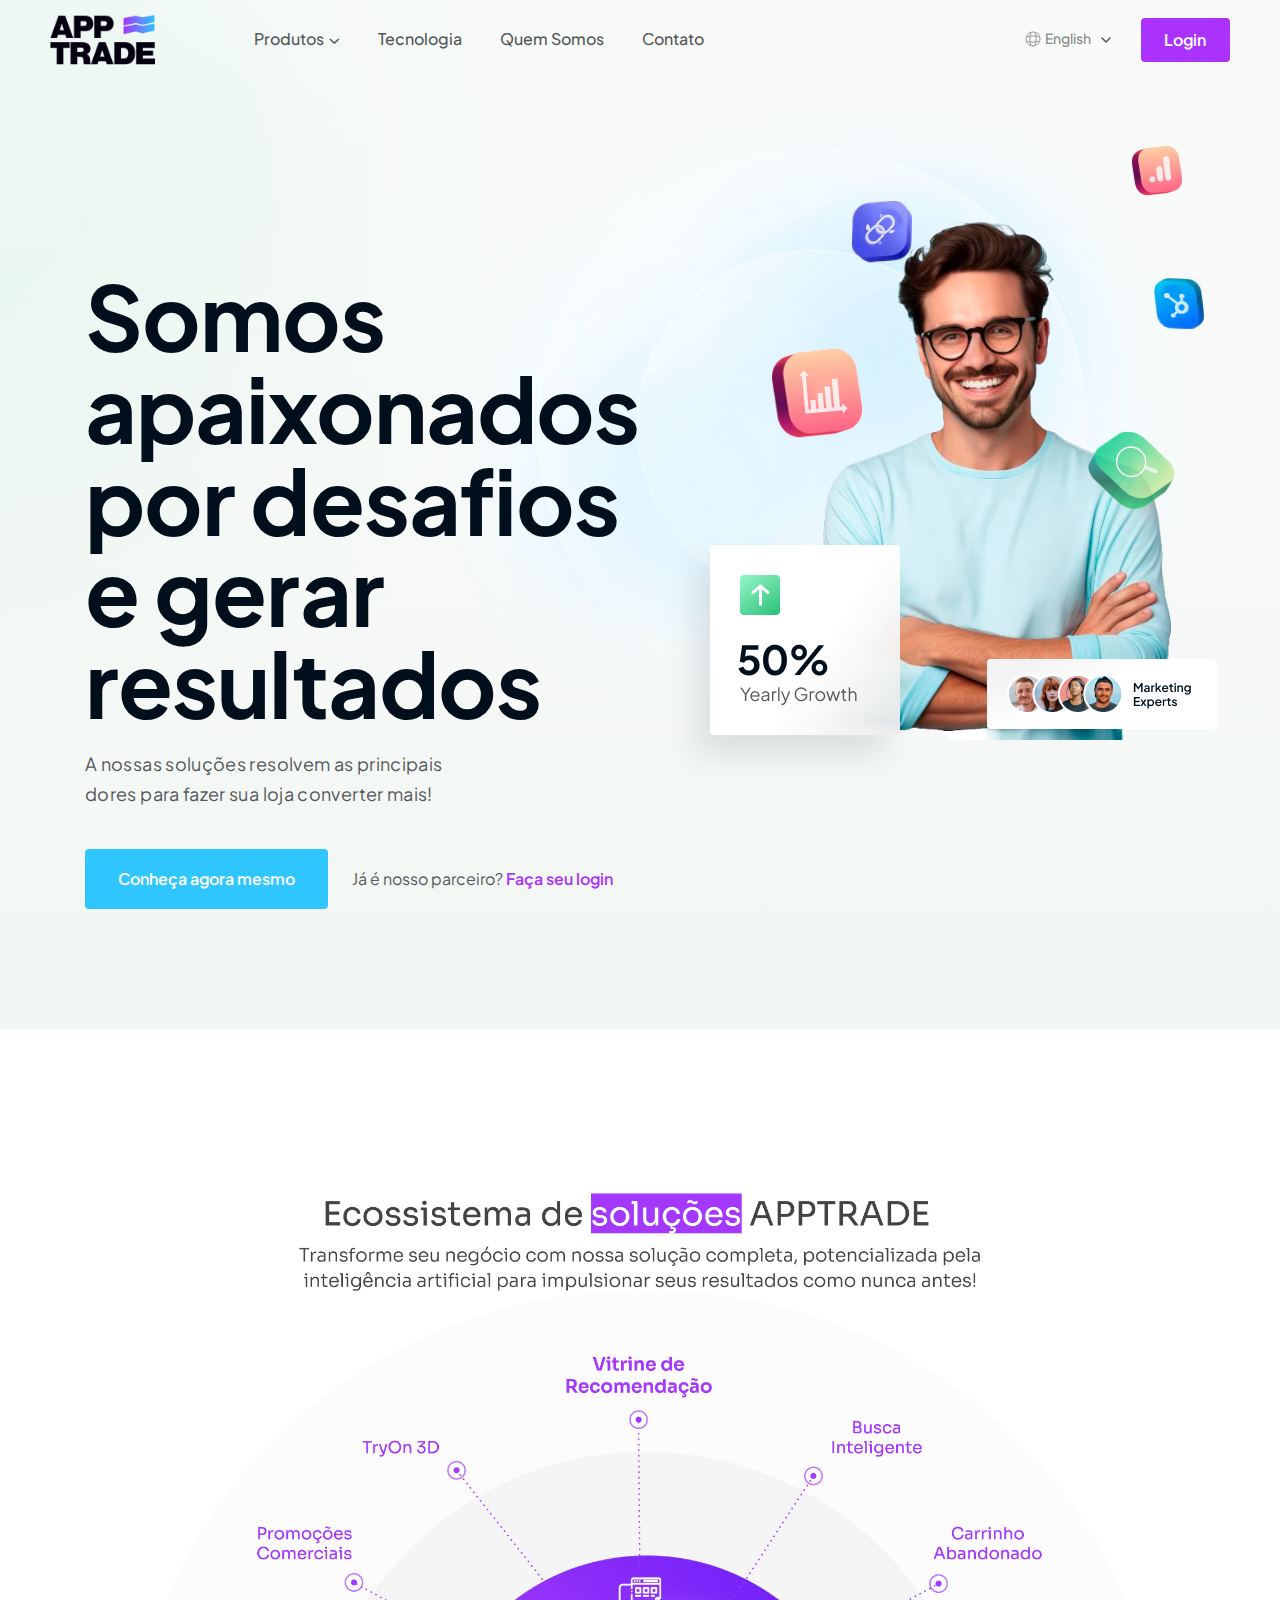
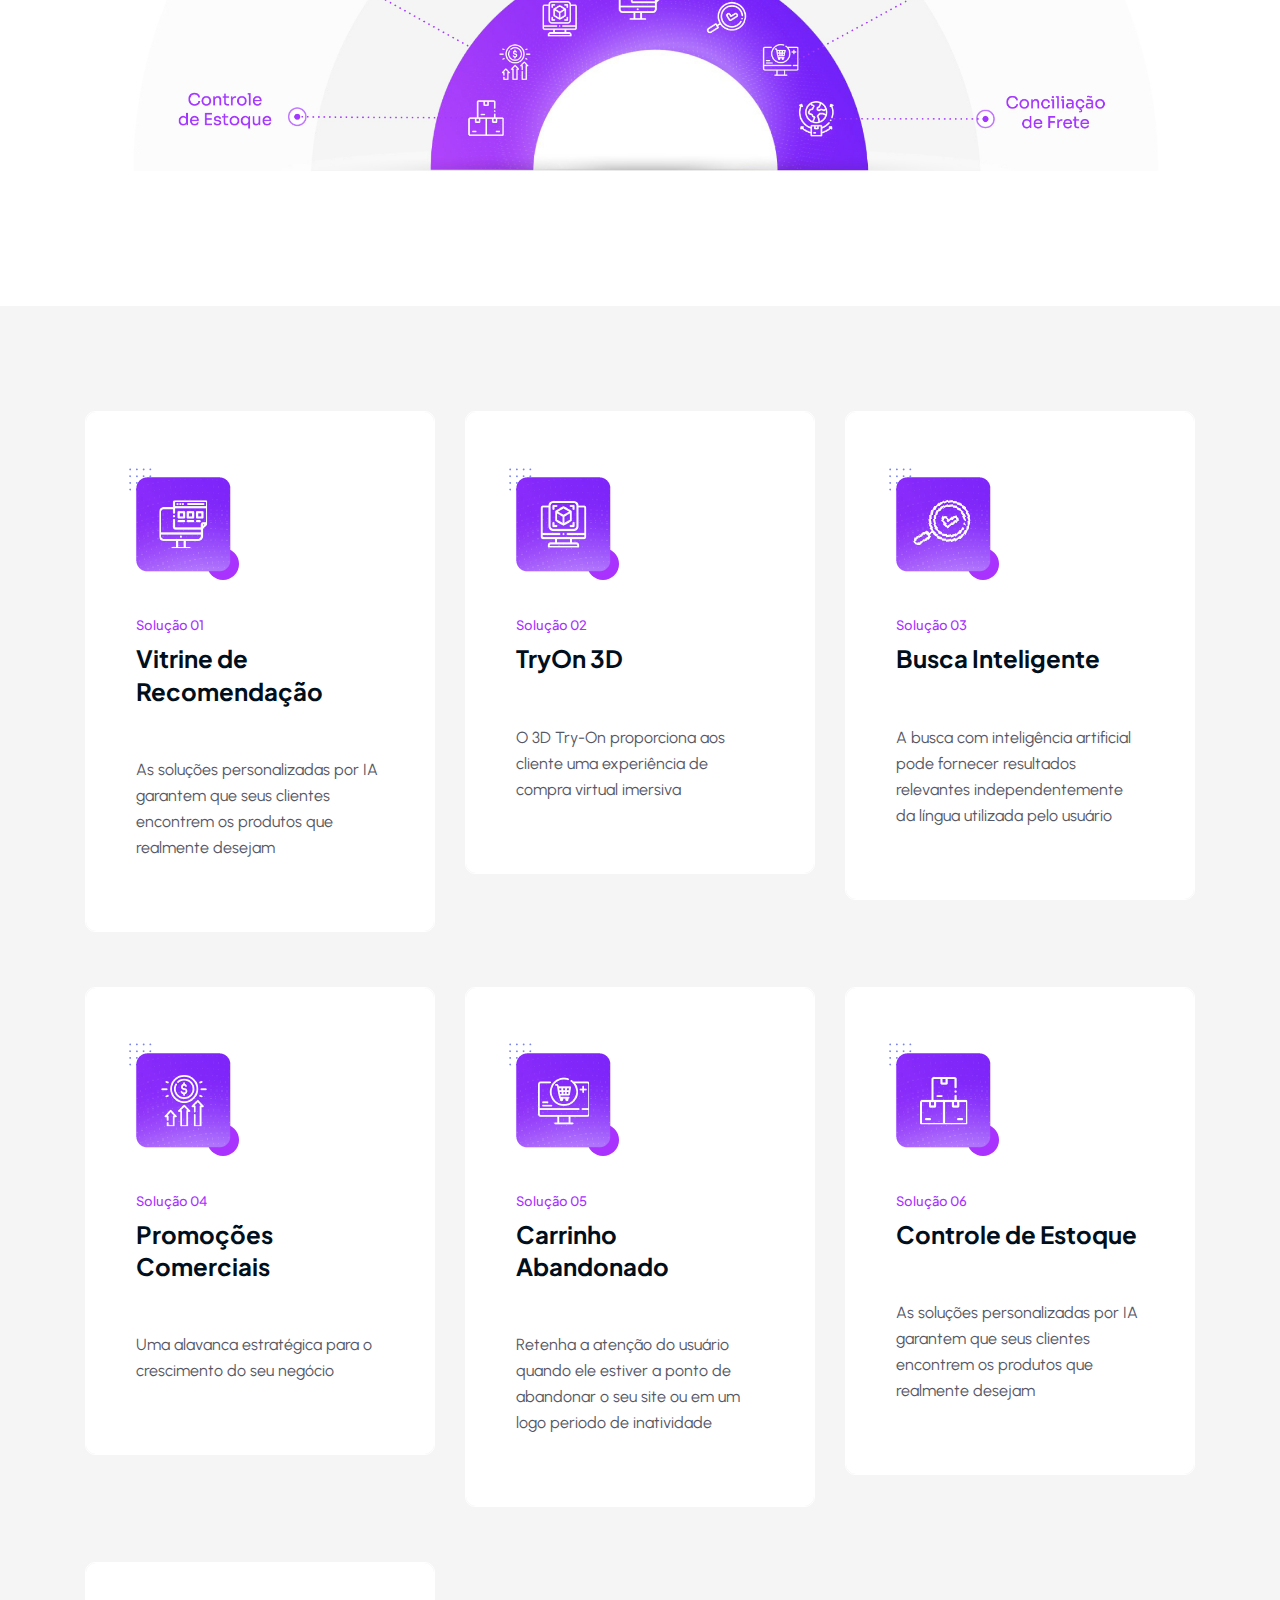
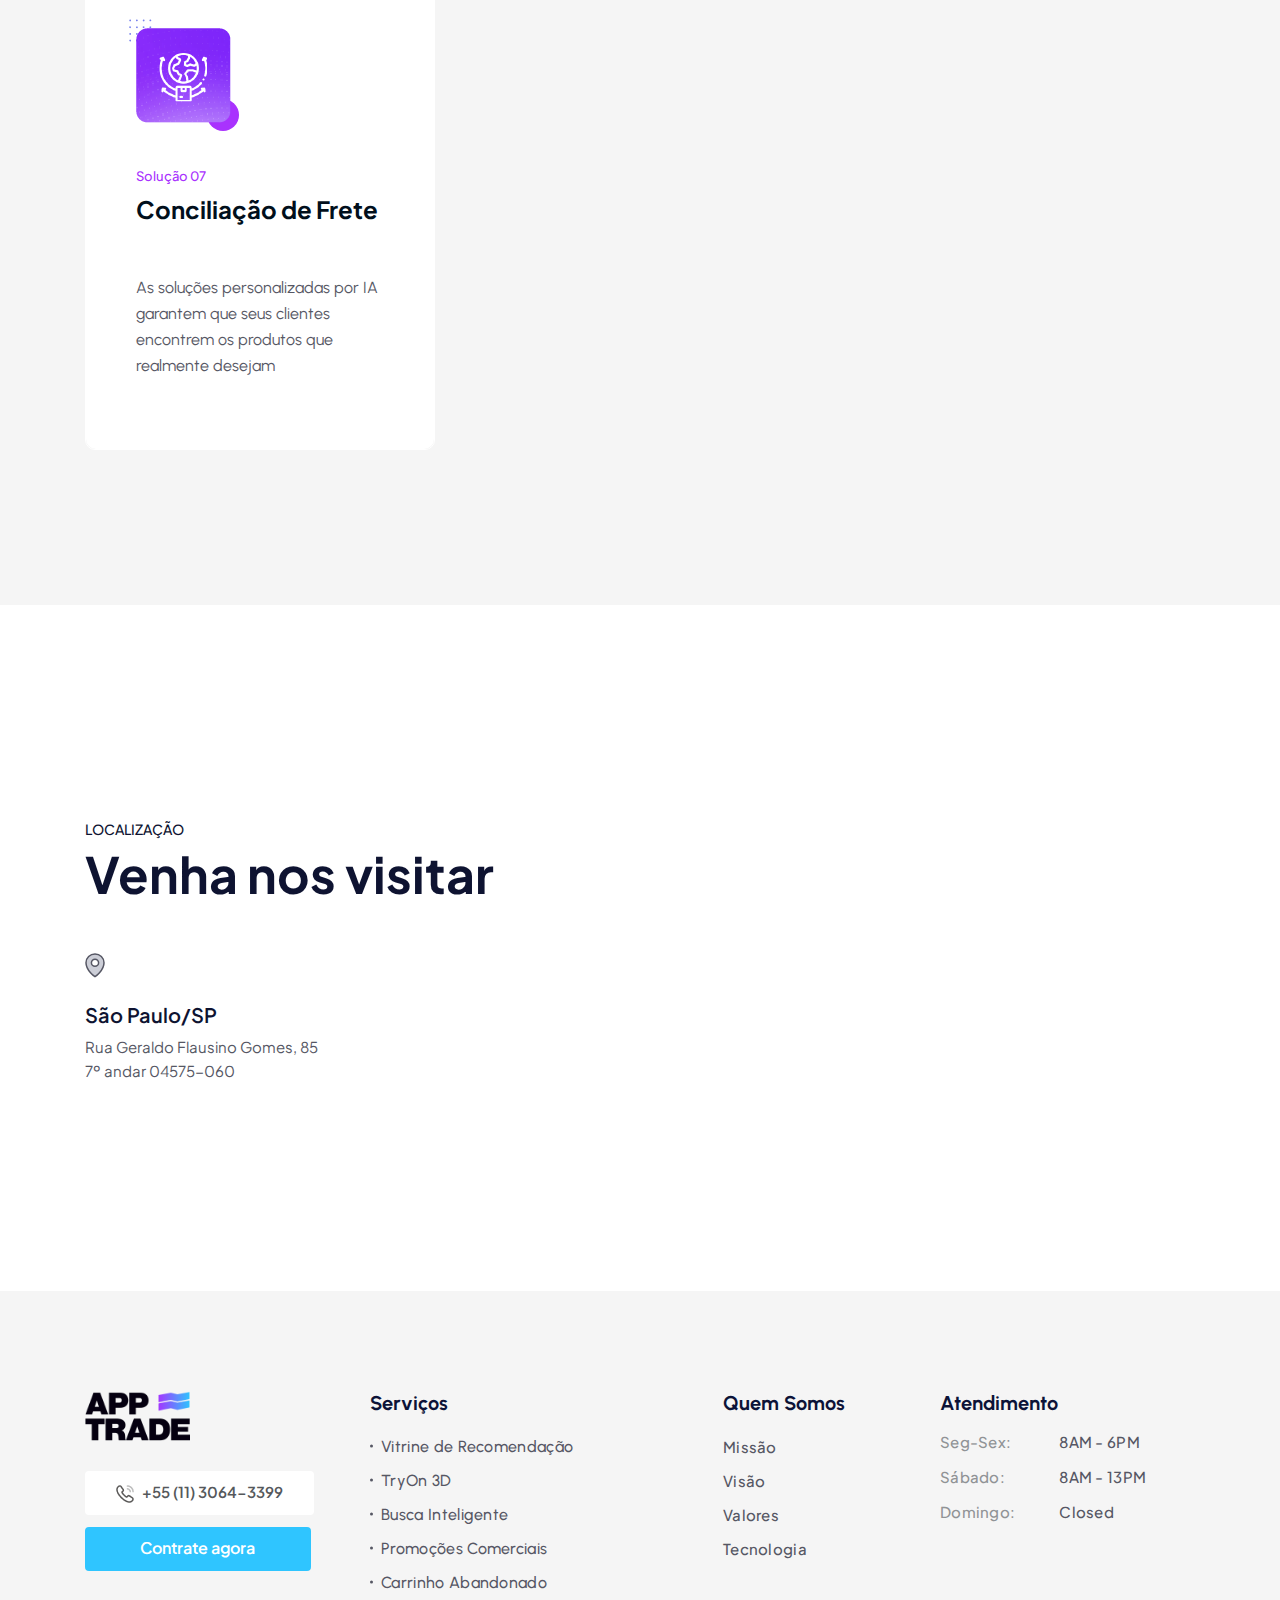
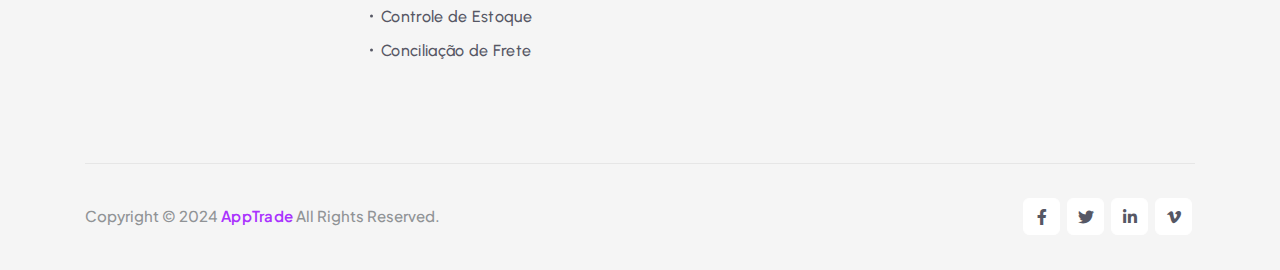
==== index.html @ b4bb248f "primeiro" ====
<!doctype html>
<html class="no-js" lang="zxx">

<head>
   <meta charset="utf-8">
   <meta http-equiv="x-ua-compatible" content="ie=edge">
   <title>AppTrade</title>
   <meta name="description" content="">
   <meta name="viewport" content="width=device-width, initial-scale=1">

   <!-- Place favicon.ico in the root directory -->
   <link rel="shortcut icon" type="image/x-icon" href="assets/img/logo-favicon.png">

   <!-- CSS here -->
   <link rel="stylesheet" href="assets/css/bootstrap.css">
   <link rel="stylesheet" href="assets/css/animate.css">
   <link rel="stylesheet" href="assets/css/swiper-bundle.css">
   <link rel="stylesheet" href="assets/css/slick.css">
   <link rel="stylesheet" href="assets/css/nouislider.css">
   <link rel="stylesheet" href="assets/css/magnific-popup.css">
   <link rel="stylesheet" href="assets/css/font-awesome-pro.css">
   <link rel="stylesheet" href="assets/css/spacing.css">
   <link rel="stylesheet" href="assets/css/main.css">
</head>

<body>

   <!-- pre loader area start -->
   <div id="loading">
      <div id="loading-center">
         <div id="loading-center-absolute">
            <!-- loading content here -->
            <div class="tp-preloader-content">
               <div class="tp-preloader-logo">
                  <div class="tp-preloader-circle">
                     <svg width="190" height="190" viewBox="0 0 380 380" fill="none" xmlns="http://www.w3.org/2000/svg">
                        <circle stroke="#D9D9D9" cx="190" cy="190" r="180" stroke-width="6" stroke-linecap="round"></circle> 
                        <circle stroke="red" cx="190" cy="190" r="180" stroke-width="6" stroke-linecap="round"></circle> 
                     </svg>
                  </div>
                  <img src="assets/img/logo-1.png" alt="">
               </div>
               <p class="tp-preloader-subtitle">Carregando</p>
            </div>
         </div>
      </div>  
   </div>
   <!-- pre loader area end -->

   <!-- back to top start -->
   <div class="back-to-top-wrapper">
      <button id="back_to_top" type="button" class="back-to-top-btn">
         <svg width="12" height="7" viewBox="0 0 12 7" fill="none" xmlns="http://www.w3.org/2000/svg">
            <path d="M11 6L6 1L1 6" stroke="currentColor" stroke-width="1.5" stroke-linecap="round"
               stroke-linejoin="round" />
         </svg>
      </button>
   </div>
   <!-- back to top end -->

   <!-- header-area-start -->
   <header>
      <div id="header-sticky" class="tptransparent__header header-five pl-185 pr-185">
         <div class="container-fluid">
            <div class="tp-mega-menu-wrapper">
               <div class="row align-items-center">
                  <div class="col-xl-2 col-lg-6 col-sm-4 col-6">
                     <div class="tplogo__area">
                        <a href="index.html">
                           <img src="assets/img/logo-1.png" alt="">
                        </a>
                     </div>
                  </div>
                  <div class="col-xl-7 col-lg-5  d-none d-xl-block">
                     <div class="tpmenu__area tpmenu-5 main-mega-menu">
                        <nav class="tp-main-menu-content">
                           <ul>
                              
                              
                              <li class="header-services has-dropdown has-mega-menu">
                                 <a href="#">Produtos</a>
                                 <div class="tp-mega-menu tp-submenu submenu">
                                    <div class="row">
                                       <div class="col-xl-6">
                                          <div class="tp-menu-banner">
                                             <h5 class="tp-menu-banner-title">Nossos produtos</h5>
                                             <ul>
                                                <li>
                                                   <a href="keyword-search.html">
                                                      <span> <img src="assets/img/menu/icones_busca_m_vitrine.png" alt=""> </span>
                                                      Vitrine de Recomendação
                                                   </a>
                                                </li>
                                                <li>
                                                   <a href="seo-audit.html">
                                                      <span> <img src="assets/img/menu/icones_busca_m_busca.png" alt=""> </span>
                                                      Busca Inteligente
                                                   </a>
                                                </li>
                                                <li>
                                                   <a href="building-social-services.html">
                                                      <span> <img src="assets/img/menu/icones_busca_m_trion.png" alt=""> </span>
                                                      TryOn 3D
                                                   </a>
                                                </li>
                                                <li>
                                                   <a href="social-media-markiting.html">
                                                      <span> <img src="assets/img/menu/icones_busca_m_carrinho.png" alt=""> </span>
                                                      Carrinho Abandonado
                                                   </a>
                                                </li>
                                                <li>
                                                   <a href="marketing-analysis.html">
                                                      <span> <img src="assets/img/menu/icones_busca_m_controle.png" alt=""> </span>
                                                      Controle de Estoque
                                                   </a>
                                                </li>
                                                <li>
                                                   <a href="marketing-analysis.html">
                                                      <span> <img src="assets/img/menu/icones_busca_m_conciliacao.png" alt=""> </span>
                                                      Conciliação de Frete
                                                   </a>
                                                </li>
                                                <li>
                                                   <a href="marketing-analysis.html">
                                                      <span> <img src="assets/img/menu/icones_busca_m_promocoes.png" alt=""> </span>
                                                      Promoções Comerciais
                                                   </a>
                                                </li>
                                             </ul>
                                          </div>
                                       </div>
                                       <div class="col-xl-6">
                                          <div class="tp-menu-banner-wrap">
                                             <div class="tp-menu-banner-content">
                                                <span>Nossas vantagens</span>
                                                <h5 class="tp-menu-banner-title-2">Entenda porque o ecossistema<br> de soluções da APPTRADE
                                                   é a <br>melhor opção para os seu negócio</h5>
                                                <div class="tp-menu-banner-btn">
                                                   <a href="contact.html">
                                                      Entrar em contato 
                                                      <!--
                                                      <span>
                                                         <svg width="9" height="10" viewBox="0 0 9 10" fill="none" xmlns="http://www.w3.org/2000/svg">
                                                            <path d="M1 1.5L8 8.5" stroke="currentColor" stroke-width="1.5" stroke-linecap="round" stroke-linejoin="round"/>
                                                            <path d="M8 1.5V8.5H1" stroke="currentColor" stroke-width="1.5" stroke-linecap="round" stroke-linejoin="round"/>
                                                         </svg>
                                                      </span>-->
                                                   </a>
                                                </div>
                                             </div>
                                             <!--
                                             <div class="tp-menu-banner-thumb">
                                                <img src="assets/img/header-icon/header-banner/header-banner-1.png" alt="">
                                             </div>
                                             -->
                                          </div>
                                       </div>
                                    </div>
                                 </div> 
                              </li>


                              <li><a href="tecnologia.html">Tecnologia</a></li>


                              <li><a href="about.html">Quem Somos</a></li>

                              
                              <li>
                                 <a href="contact.html">Contato</a>
                              </li>
                           </ul>
                        </nav>
                     </div>
                  </div>
                  <div class="col-xl-3 col-lg-6 col-sm-8 col-6">
                     <div class="tpheader__right  d-flex align-items-center justify-content-end">
                        <div class="header-bottom__lang d-none d-lg-block d-flex align-items-center justify-content-end">
                           <ul>
                              <li>
                                 <a id="header-bottom__lang-toggle" href="javascript:void(0)">
                                    <span>
                                       <svg class="child-1" width="16" height="16" viewBox="0 0 16 16" fill="none"
                                          xmlns="http://www.w3.org/2000/svg">
                                          <path
                                             d="M8.00098 15C11.867 15 15.001 11.866 15.001 8C15.001 4.13401 11.867 1 8.00098 1C4.13498 1 1.00098 4.13401 1.00098 8C1.00098 11.866 4.13498 15 8.00098 15Z"
                                             stroke="#9A9B9C" stroke-linecap="round" stroke-linejoin="round" />
                                          <path
                                             d="M5.19973 1.7002H5.89973C4.53473 5.7882 4.53473 10.2122 5.89973 14.3002H5.19973"
                                             stroke="#9A9B9C" stroke-linecap="round" stroke-linejoin="round" />
                                          <path d="M10.1016 1.7002C11.4666 5.7882 11.4666 10.2122 10.1016 14.3002"
                                             stroke="#9A9B9C" stroke-linecap="round" stroke-linejoin="round" />
                                          <path
                                             d="M1.70117 10.8001V10.1001C5.78917 11.4651 10.2132 11.4651 14.3012 10.1001V10.8001"
                                             stroke="#9A9B9C" stroke-linecap="round" stroke-linejoin="round" />
                                          <path d="M1.70117 5.90021C5.78917 4.53521 10.2132 4.53521 14.3012 5.90021"
                                             stroke="#9A9B9C" stroke-linecap="round" stroke-linejoin="round" />
                                       </svg>
                                       English
                                       <svg class="child-2" width="10" height="6" viewBox="0 0 10 6" fill="none"
                                          xmlns="http://www.w3.org/2000/svg">
                                          <path d="M1 1L5 5L9 1" stroke="#55585B" stroke-width="1.5" stroke-linecap="round"
                                             stroke-linejoin="round" />
                                       </svg>
                                    </span>
                                 </a>
                                 <ul class="header-bottom__lang-submenu">
                                    <li>
                                       <a href="#">Portuguese</a>
                                    </li>
                                    <li>
                                       <a href="#">Spanish</a>
                                    </li>
                                    
                                 </ul>
                              </li>
                           </ul>
                        </div>
                        <div class="d-flex align-items-center">
                           <div class="tpheader-btn-5 d-none d-md-block ml-25">
                              <a href="sign-in.html">Login</a>
                           </div>
                           <div class="offcanvas-btn d-xl-none ml-20">
                              <button class="offcanvas-open-btn"><i class="fa-solid fa-bars"></i></button>
                           </div>
                        </div>
                     </div>
                  </div>
               </div>
            </div>
         </div>
      </div>
   </header>
   <!-- header-area-end -->

   <!-- menu-mobile-start -->
   <div class="offcanvas__area">
      <div class="offcanvas__wrapper">
         <div class="offcanvas__close">
            <button class="offcanvas__close-btn offcanvas-close-btn">
               <svg width="12" height="12" viewBox="0 0 12 12" fill="none" xmlns="http://www.w3.org/2000/svg">
                  <path d="M11 1L1 11" stroke="currentColor" stroke-width="1.5" stroke-linecap="round"
                     stroke-linejoin="round" />
                  <path d="M1 1L11 11" stroke="currentColor" stroke-width="1.5" stroke-linecap="round"
                     stroke-linejoin="round" />
               </svg>
            </button>
         </div>
         <div class="offcanvas__content">
            <div class="offcanvas__top mb-50 d-flex justify-content-between align-items-center">
               <div class="offcanvas__logo logo">
                  <a href="home-5.html">
                     <img src="assets/img/logo-1.png" alt="logo" width="120px">
                  </a>
               </div>
            </div>
            <div class="tp-main-menu-mobile mb-35"></div>
            <div class="offcanvas__btn">
               <a href="contact.html" class="tp-btn w-100">Login</a>
            </div>
            <div class="offcanvas__contact mb-40">
               <p class="offcanvas__contact-call"><a href="tel:+55 (11) 3064-3399">+55 (11) 3064-3399</a></p>
               <p class="offcanvas__contact-mail"><a href="mailto: comercial@apptrade.com.br">comercial@apptrade.com.br</a></p>
            </div>
            <div class="offcanvas__social">
               <a href="#"><i class="fab fa-facebook-f"></i></a>
               <a href="#"><i class="fab fa-twitter"></i></a>
               <a href="#"><i class="fab fa-youtube"></i></a>
               <a href="#"><i class="fab fa-linkedin"></i></a>
               <a href="#"><i class="fab fa-instagram"></i></a>
            </div>
         </div>
      </div>
   </div>
   <div class="body-overlay"></div>
   <!-- menu-mobile-end -->

   <main>

      <!-- banner-area-start -->
      <section class="banner-area banner-brand fix">
         <div class="banner-5 p-relative">
            <div class="banner-5-content-shape">
               <div class="banner-5-content-shape-one">
                  <img src="assets/img/shape/banner-5-shape-10.png" alt="">
               </div>
               <div class="banner-5-content-shape-two">
                  <i>
                     <svg width="1475" height="362" viewBox="0 0 1475 362" fill="none" xmlns="http://www.w3.org/2000/svg">
                        <path class="line-dash-path" d="M1474 361C1451.67 263 1275 49 638.999 261C2.99927 473 -98.5012 187 79.4993 1" stroke="url(#paint0_linear_434_178)" stroke-dasharray="4 5"/>
                        <defs>
                        <linearGradient id="paint0_linear_434_178" x1="342" y1="152" x2="1623" y2="432" gradientUnits="userSpaceOnUse">
                        <stop offset="1" stop-color="#010F1C" stop-opacity="0.4"/>
                        <stop offset="1" stop-color="#010F1C" stop-opacity="0"/>
                        </linearGradient>
                        </defs>
                     </svg>
                  </i>
               </div>
            </div>
            <div class="container">
               <div class="banner-5-shape">
                  <div class="banner-5-shape-one">
                     <img src="assets/img/shape/banner-5-shape-1.png" alt="">
                  </div>
               </div>
               <div class="row">
                  <div class="col-xl-7 col-lg-6 order-2 order-lg-1">
                     <div class="banner-5-content p-relative pt-80">
                        <h4 class="banner-5-title">Somos apaixonados por desafios<br> e gerar resultados</h4>
                        <p>A nossas soluções resolvem as principais <br>
                           dores para fazer sua loja converter mais!</p>
                        <div class="banner-5-btn">
                           <a class="light-blue-btn mr-20" href="keyword-search.html">Conheça agora mesmo</a>
                           <span>Já é nosso parceiro? <a href="sign-in.html">Faça seu login</a></span>
                        </div>
                     </div>
                  </div>
                  <div class="col-xl-5 col-lg-6 order-1 order-lg-2">
                     <div class="banner-5-thumb p-relative">
                        <img src="assets/img/banner-principal.png" alt="">
                        <div class="banner-5-thumb-shape d-none d-md-block">
                           <div class="banner-5-thumb-shape-one d-none d-lg-block">
                              <img src="assets/img/shape/banner-5-shape-7.png" alt="">
                           </div>
                           <div class="banner-5-thumb-shape-two">
                              <img src="assets/img/shape/banner-5-shape-2.png" alt="">
                           </div>
                           <div class="banner-5-thumb-shape-three">
                              <img src="assets/img/shape/banner-5-shape-3.png" alt="">
                           </div>
                           <div class="banner-5-thumb-shape-four">
                              <img src="assets/img/shape/banner-5-shape-4.png" alt="">
                           </div>
                           <div class="banner-5-thumb-shape-five">
                              <img src="assets/img/shape/banner-5-shape-5.png" alt="">
                           </div>
                           <div class="banner-5-thumb-shape-six">
                              <img src="assets/img/shape/banner-5-shape-6.png" alt="">
                           </div>
                           <div class="banner-5-thumb-shape-seven">
                              <img src="assets/img/shape/banner-5-shape-8.png" alt="">
                           </div>
                           <div class="banner-5-thumb-shape-eight">
                              <img src="assets/img/shape/banner-5-shape-9.png" alt="">
                           </div>
                        </div>
                     </div>
                  </div>
               </div>
            </div>
         </div>
      
         
 
      </section>
       <!-- banner-area-end -->


       <!-- mandala-start -->
      <section class="project-area pt-110">
         <div class="project-5 pb-120 p-relative fix">
            
            <div class="container">
               
               <div class="row">
                  <div class="col-lg-12">
                     
                     <div class="portfolio-details-thumb">
                        <img src="assets/img/banner-home.jpg" alt="">
                     </div>
                     

                  </div>
               </div>

            </div>
         </div>
      </section>
      <!-- mandala-end -->

<!-- 
       <div class="barnda-area pb-195">
         <div class="container">
            <div class="row">
               <div class="col-lg-12">
                  <div class="brand-content mb-50 text-center">
                     <h4 class="brand-title">Trusted by the big ones, loved by everyone</h4>
                  </div>
               </div>
            </div>
            <div class="row">
               <div class="col-lg-12">
                  <div class="barnd-5 tpbrand-active-5">
                     <div class="brand-5-item">
                        <img src="assets/img/brand/brand-5-1.png" alt="">
                     </div>
                     <div class="brand-5-item">
                        <img src="assets/img/brand/brand-5-2.png" alt="">
                     </div>
                     <div class="brand-5-item">
                        <img src="assets/img/brand/brand-5-3.png" alt="">
                     </div>
                     <div class="brand-5-item">
                        <img src="assets/img/brand/brand-5-4.png" alt="">
                     </div>
                     <div class="brand-5-item">
                        <img src="assets/img/brand/brand-5-5.png" alt="">
                     </div>
                     <div class="brand-5-item">
                        <img src="assets/img/brand/brand-5-6.png" alt="">
                     </div>
                     <div class="brand-5-item">
                        <img src="assets/img/brand/brand-5-1.png" alt="">
                     </div>
                  </div>
               </div>
            </div>
         </div>
      </div>
   </section>
-->

 
      





      

      

      <!-- toolest-aea-start -->
      <section class="toolest-area toolest-bg pt-105 pb-100">
         <div class="container">
            <div class="row">

               <div class="col-lg-4 col-md-6">
                  <div class="feature-5-item feature-5-item-2 mb-55">
                     <div class="feature-5-icon p-relative mb-40">
                        <img src="assets/img/icones_vitrine.png" alt="">
                        <div class="feature-5-icon-shape">
                           <img src="assets/img/shape/feature-5-shape-2.png" alt="">
                        </div>
                        <span></span>
                     </div>
                     <div class="feature-5-content">
                        <span>Solução 01</span>
                        <h4 class="feature-5-content-title mb-50">Vitrine de Recomendação</h4>
                        <ul>
                           <p>As soluções personalizadas por IA garantem que seus clientes encontrem os produtos que realmente desejam</p>
                           
                        </ul>
                     </div>
                  </div>
               </div>


               <div class="col-lg-4 col-md-6">
                  <div class="feature-5-item feature-5-item-2 mb-55">
                     <div class="feature-5-icon p-relative mb-40">
                        <img src="assets/img/icones_trion.png" alt="">
                        <div class="feature-5-icon-shape">
                           <img src="assets/img/shape/feature-5-shape-2.png" alt="">
                        </div>
                        <span></span>
                     </div>
                     <div class="feature-5-content">
                        <span>Solução 02</span>
                        <h4 class="feature-5-content-title mb-50">TryOn 3D</h4>
                        <ul>
                           <p>O 3D Try-On proporciona aos cliente uma experiência de compra virtual imersiva</p>
                           
                        </ul>
                     </div>
                  </div>
               </div>



               <div class="col-lg-4 col-md-6">
                  <div class="feature-5-item feature-5-item-2 mb-55">
                     <div class="feature-5-icon p-relative mb-40">
                        <img src="assets/img/icones_busca.png" alt="">
                        <div class="feature-5-icon-shape">
                           <img src="assets/img/shape/feature-5-shape-2.png" alt="">
                        </div>
                        <span></span>
                     </div>
                     <div class="feature-5-content">
                        <span>Solução 03</span>
                        <h4 class="feature-5-content-title mb-50">Busca Inteligente</h4>
                        <ul>
                           <p>A busca com inteligência artificial pode fornecer resultados relevantes independentemente da língua utilizada pelo usuário</p>
                           
                        </ul>
                     </div>
                  </div>
               </div>



               <div class="col-lg-4 col-md-6">
                  <div class="feature-5-item feature-5-item-2 mb-55">
                     <div class="feature-5-icon p-relative mb-40">
                        <img src="assets/img/icones_promocoes.png" alt="">
                        <div class="feature-5-icon-shape">
                           <img src="assets/img/shape/feature-5-shape-2.png" alt="">
                        </div>
                        <span></span>
                     </div>
                     <div class="feature-5-content">
                        <span>Solução 04</span>
                        <h4 class="feature-5-content-title mb-50">Promoções Comerciais</h4>
                        <ul>
                           <p>Uma alavanca estratégica para o crescimento do seu negócio</p>
                           
                        </ul>
                     </div>
                  </div>
               </div>



               <div class="col-lg-4 col-md-6">
                  <div class="feature-5-item feature-5-item-2 mb-55">
                     <div class="feature-5-icon p-relative mb-40">
                        <img src="assets/img/icones_carrinho.png" alt="">
                        <div class="feature-5-icon-shape">
                           <img src="assets/img/shape/feature-5-shape-2.png" alt="">
                        </div>
                        <span></span>
                     </div>
                     <div class="feature-5-content">
                        <span>Solução 05</span>
                        <h4 class="feature-5-content-title mb-50">Carrinho Abandonado</h4>
                        <ul>
                           <p>Retenha a atenção do usuário quando ele estiver a ponto de abandonar o seu site ou em um logo periodo de inatividade</p>
                           
                        </ul>
                     </div>
                  </div>
               </div>



               <div class="col-lg-4 col-md-6">
                  <div class="feature-5-item feature-5-item-2 mb-55">
                     <div class="feature-5-icon p-relative mb-40">
                        <img src="assets/img/icones_controle.png" alt="">
                        <div class="feature-5-icon-shape">
                           <img src="assets/img/shape/feature-5-shape-2.png" alt="">
                        </div>
                        <span></span>
                     </div>
                     <div class="feature-5-content">
                        <span>Solução 06</span>
                        <h4 class="feature-5-content-title mb-50">Controle de Estoque</h4>
                        <ul>
                           <p>As soluções personalizadas por IA garantem que seus clientes encontrem os produtos que realmente desejam</p>
                           
                        </ul>
                     </div>
                  </div>
               </div>


               <div class="col-lg-4 col-md-6">
                  <div class="feature-5-item feature-5-item-2 mb-55">
                     <div class="feature-5-icon p-relative mb-40">
                        <img src="assets/img/icones_conciliacao.png" alt="">
                        <div class="feature-5-icon-shape">
                           <img src="assets/img/shape/feature-5-shape-2.png" alt="">
                        </div>
                        <span></span>
                     </div>
                     <div class="feature-5-content">
                        <span>Solução 07</span>
                        <h4 class="feature-5-content-title mb-50">Conciliação de Frete</h4>
                        <ul>
                           <p>As soluções personalizadas por IA garantem que seus clientes encontrem os produtos que realmente desejam</p>
                           
                        </ul>
                     </div>
                  </div>
               </div>
            </div> 
         </div>
      </section>
      <!-- toolest-aea-end -->



      




      <!-- 
      <section class="team-area pt-105 pb-140">
         <div class="container">
            <div class="row">
               <div class="col-lg-12">
                  <div class="section-3 text-center mb-65">
                     <div class="section-3-title mb-15">Meet our team <br>of expert</div>
                     <p>We're a 100% remote team spread all across the world!</p>
                  </div>
               </div>
            </div>
            <div class="row gx-9 pb-30">
               <div class="col-lg-3 col-md-6">
                  <div class="team-5-item text-center mb-40">
                     <div class="team-5-thumb mb-25">
                        <img src="assets/img/team/team-5-1.png" alt="">
                        <div class="team-5-social">
                           <span class="icon"></span>
                           <a href="#"><i class="fa-brands fa-facebook-f"></i></a>
                           <a href="#"><i class="fa-brands fa-twitter"></i></a>
                           <a href="#"><i class="fa-brands fa-linkedin-in"></i></a>
                        </div>
                     </div>
                     <div class="team-5-content">
                        <h4 class="team-5-title"><a href="team-details.html">Danny Russell</a></h4>
                        <p>Founder & CEO</p>
                     </div>
                  </div>
               </div>
               <div class="col-lg-3 col-md-6">
                  <div class="team-5-item team-5-item-2 text-center mb-40">
                     <div class="team-5-thumb mb-25">
                        <img src="assets/img/team/team-5-2.png" alt="">
                        <div class="team-5-social">
                           <span class="icon"></span>
                           <a href="#"><i class="fa-brands fa-facebook-f"></i></a>
                           <a href="#"><i class="fa-brands fa-twitter"></i></a>
                           <a href="#"><i class="fa-brands fa-linkedin-in"></i></a>
                        </div>
                     </div>
                     <div class="team-5-content">
                        <h4 class="team-5-title"><a href="team-details.html">Ezekiel Pearce</a></h4>
                        <p>Founder & CEO</p>
                     </div>
                  </div>
               </div>
               <div class="col-lg-3 col-md-6">
                  <div class="team-5-item team-5-item-3 text-center mb-40">
                     <div class="team-5-thumb mb-25">
                        <img src="assets/img/team/team-5-3.png" alt="">
                        <div class="team-5-social">
                           <span class="icon"></span>
                           <a href="#"><i class="fa-brands fa-facebook-f"></i></a>
                           <a href="#"><i class="fa-brands fa-twitter"></i></a>
                           <a href="#"><i class="fa-brands fa-linkedin-in"></i></a>
                        </div>
                     </div>
                     <div class="team-5-content">
                        <h4 class="team-5-title"><a href="team-details.html">Byron Conner</a></h4>
                        <p>Founder & CEO</p>
                     </div>
                  </div>
               </div>
               <div class="col-lg-3 col-md-6">
                  <div class="team-5-item team-5-item-4 text-center mb-40">
                     <div class="team-5-thumb mb-25">
                        <img src="assets/img/team/team-5-4.png" alt="">
                        <div class="team-5-social">
                           <span class="icon"></span>
                           <a href="#"><i class="fa-brands fa-facebook-f"></i></a>
                           <a href="#"><i class="fa-brands fa-twitter"></i></a>
                           <a href="#"><i class="fa-brands fa-linkedin-in"></i></a>
                        </div>
                     </div>
                     <div class="team-5-content">
                        <h4 class="team-5-title"><a href="team-details.html">Anna Lin</a></h4>
                        <p>Founder & CEO</p>
                     </div>
                  </div>
               </div>
            </div>
            <div class="row">
               <div class="col-12">
                  <div class="team-5-all text-center">
                     <a href="team.html" class="light-blue-btn">Join Our Team</a>
                  </div>
               </div>
            </div>
         </div>
      </section>
       team-area-end -->




      <!-- testimonial-area-start 
      <section class="testimonial-area p-relative pb-100">
         <div class="container">
            <div class="testimonial-5-bg">
               <div class="testimonial-5-bg-shape">
                  <img src="assets/img/shape/testimonial-5-bg-1.png" alt="">
               </div>
               <div class="testimonial-5-bg-shape-two wow bounceIn" data-wow-duration=".6s" data-wow-delay=".6s">
                  <img src="assets/img/shape/testimonial-5-bg-2.png" alt="">
               </div>
            </div>
            <div class="row">
               <div class="col-lg-12">
                  <div class="testimonial-5-head text-center mb-60">
                     <h4 class="testimnial-5-title">Our partners know best</h4>
                  </div>
               </div>
            </div>
            <div class="row">
               <div class="col-lg-12">
                  <div class="testimonial-5 p-relative" data-background="assets/img/shape/testimonial-5shape-1.png">
                     <div class="row">
                        <div class="col-lg-5 col-md-5 order-2 order-md-1">
                           <div class="testimonial-5-shape">
                              <div class="testimonial-5-shape-one">
                                 <img src="assets/img/shape/testimonial-5-shape-2.png" alt="">
                              </div>
                              <div class="testimonial-5-shape-two d-none d-md-block">
                                 <img src="assets/img/shape/testimonial-5-shape-3.png" alt="">
                              </div>
                              <div class="testimonial-5-shape-three d-none d-md-block">
                                 <img src="assets/img/shape/testimonial-5-shape-4.png" alt="">
                              </div>
                           </div>
                        </div>
                        <div class="col-lg-7 col-md-7 order-1 order-md-2">
                           <div class="testimonial-5-content testi-5-active">
                              <div class="testimonial-5-content-wrap">
                                 <div class="tptestimonial-star mb-15">
                                    <i class="fa-sharp fa-solid fa-star-sharp"></i>
                                    <i class="fa-sharp fa-solid fa-star-sharp"></i>
                                    <i class="fa-sharp fa-solid fa-star-sharp"></i>
                                    <i class="fa-sharp fa-solid fa-star-sharp"></i>
                                    <i class="fa-sharp fa-solid fa-star-sharp"></i>
                                 </div>
                                 <p>
                                    "SEOMY really simplified our sales process. <br>
                                    It's so easy for us to find talent, track our reps'
                                    time and progress, and pay them all from <br>
                                    one platform."
                                 </p>
                                 <div class="author-info-5">
                                    <h5 class="author-title-5">John Smith</h5>
                                    <span>CEO of Advisor Fuel</span>
                                 </div>
                              </div>
                              <div class="testimonial-5-content-wrap">
                                 <div class="tptestimonial-star mb-15">
                                    <i class="fa-sharp fa-solid fa-star-sharp"></i>
                                    <i class="fa-sharp fa-solid fa-star-sharp"></i>
                                    <i class="fa-sharp fa-solid fa-star-sharp"></i>
                                    <i class="fa-sharp fa-solid fa-star-sharp"></i>
                                    <i class="fa-sharp fa-solid fa-star-sharp"></i>
                                 </div>
                                 <p>
                                    "SEOMY is really simplified our sales process. <br>
                                    It's so easy for us to find talent, track our location'
                                    time and progress, and pay them all from one templae."
                                 </p>
                                 <div class="author-info-5">
                                    <h5 class="author-title-5">John Smith</h5>
                                    <span>CEO of Advisor Fuel</span>
                                 </div>
                              </div>
                              <div class="testimonial-5-content-wrap">
                                 <div class="tptestimonial-star mb-15">
                                    <i class="fa-sharp fa-solid fa-star-sharp"></i>
                                    <i class="fa-sharp fa-solid fa-star-sharp"></i>
                                    <i class="fa-sharp fa-solid fa-star-sharp"></i>
                                    <i class="fa-sharp fa-solid fa-star-sharp"></i>
                                    <i class="fa-sharp fa-solid fa-star-sharp"></i>
                                 </div>
                                 <p>
                                    "SEOMY really simplified our sales process. <br>
                                    It's so easy for us to find talent, track our reps'
                                    time and progress, and pay them all from <br>
                                    one platform."
                                 </p>
                                 <div class="author-info-5">
                                    <h5 class="author-title-5">John Smith</h5>
                                    <span>CEO of Advisor Fuel</span>
                                 </div>
                              </div>
                              <div class="testimonial-5-content-wrap">
                                 <div class="tptestimonial-star mb-15">
                                    <i class="fa-sharp fa-solid fa-star-sharp"></i>
                                    <i class="fa-sharp fa-solid fa-star-sharp"></i>
                                    <i class="fa-sharp fa-solid fa-star-sharp"></i>
                                    <i class="fa-sharp fa-solid fa-star-sharp"></i>
                                    <i class="fa-sharp fa-solid fa-star-sharp"></i>
                                 </div>
                                 <p>
                                    "SEOMY really awesome our sales process. <br>
                                    It's so easy for us to find talent, track our reps'
                                    time and progress, and pay them all from <br>
                                    one platform."
                                 </p>
                                 <div class="author-info-5">
                                    <h5 class="author-title-5">John Smith</h5>
                                    <span>CEO of Advisor Fuel</span>
                                 </div>
                              </div>
                           </div>
                        </div>
                     </div>
                  </div>
               </div>
            </div>
         </div>
      </section>
      testimonial-area-end -->



      <!-- rating-area-start 
      <div class="review-area tpreview-4 pb-50">
         <div class="container">
            <div class="row">
               <div class="col-lg-4 col-md-6">
                  <div class="tpreview-4 text-center mb-30">
                     <div class="tpreview-4-icon mb-15">
                        <img src="assets/img/icon/review-4-logo-1.png" alt="">
                     </div>
                     <div class="tpreview-4-content">
                        <p>4.58 out of 5 stars from 1,045 reviews</p>
                        <div class="review-star">
                           <i class="fa-sharp fa-solid fa-star-sharp"></i>
                           <i class="fa-sharp fa-solid fa-star-sharp"></i>
                           <i class="fa-sharp fa-solid fa-star-sharp"></i>
                           <i class="fa-sharp fa-solid fa-star-sharp"></i>
                           <i class="fa-sharp fa-solid fa-star-sharp"></i>
                        </div>
                     </div>
                  </div>
               </div>
               <div class="col-lg-4 col-md-6">
                  <div class="tpreview-4 review-side-border text-center mb-30">
                     <div class="tpreview-4-icon mb-15">
                        <img src="assets/img/icon/review-4-logo-2.png" alt="">
                     </div>
                     <div class="tpreview-4-content">
                        <p>4.58 out of 5 stars from 1,045 reviews</p>
                        <div class="review-star">
                           <i class="fa-sharp fa-solid fa-star-sharp"></i>
                           <i class="fa-sharp fa-solid fa-star-sharp"></i>
                           <i class="fa-sharp fa-solid fa-star-sharp"></i>
                           <i class="fa-sharp fa-solid fa-star-sharp"></i>
                           <i class="fa-sharp fa-solid fa-star-sharp"></i>
                        </div>
                     </div>
                  </div>
               </div>
               <div class="col-lg-4 col-md-6">
                  <div class="tpreview-4 text-center mb-30">
                     <div class="tpreview-4-icon mb-15">
                        <img src="assets/img/icon/review-4-logo-3.png" alt="">
                     </div>
                     <div class="tpreview-4-content">
                        <p>4.58 out of 5 stars from 1,045 reviews</p>
                        <div class="review-star">
                           <i class="fa-sharp fa-solid fa-star-sharp"></i>
                           <i class="fa-sharp fa-solid fa-star-sharp"></i>
                           <i class="fa-sharp fa-solid fa-star-sharp"></i>
                           <i class="fa-sharp fa-solid fa-star-sharp"></i>
                           <i class="fa-sharp fa-solid fa-star-sharp"></i>
                        </div>
                     </div>
                  </div>
               </div>
            </div>
         </div>
      </div>
       rating-area-end -->


       <!-- map-area-start -->
      <section class="map-area map-wrapper">
         <div class="container">
            <div class="row">
               <div class="col-xl-6 col-lg-6">
                  <div class="map-wrap">
                     <div class="map-content">
                        <span>LOCALIZAÇÃO</span>
                        <h4 class="map-title">Venha nos visitar</h4>
                     </div>
                     <ul>
                        <li>
                           <div class="location">
                              <div class="location-icon">
                                 <span>
                                    <svg width="20" height="25" viewBox="0 0 20 25" fill="none"
                                       xmlns="http://www.w3.org/2000/svg">
                                       <path opacity="0.5"
                                          d="M10 1C7.61305 1 5.32387 1.92133 3.63604 3.56133C1.94821 5.20132 1 7.42564 1 9.74497C1 17.6154 10 23.7368 10 23.7368C10 23.7368 19 17.6154 19 9.74497C19 7.42564 18.0518 5.20132 16.3639 3.56133C14.6761 1.92133 12.387 1 10 1ZM10 13.2429C9.28799 13.2429 8.59196 13.0377 7.99994 12.6534C7.40793 12.269 6.94651 11.7227 6.67404 11.0836C6.40155 10.4444 6.33026 9.74108 6.46918 9.06248C6.60808 8.38398 6.95094 7.7607 7.45441 7.27149C7.95788 6.78229 8.59934 6.44915 9.29768 6.31418C9.99602 6.17921 10.7198 6.24848 11.3777 6.51323C12.0355 6.77798 12.5977 7.22633 12.9933 7.80157C13.3888 8.37681 13.6 9.0531 13.6 9.74497C13.6 10.6726 13.2207 11.5624 12.5456 12.2184C11.8705 12.8744 10.9548 13.2429 10 13.2429Z"
                                          fill="#9A9DB0" />
                                       <path
                                          d="M10.0004 13.2397C11.9887 13.2397 13.6004 11.6737 13.6004 9.74178C13.6004 7.80987 11.9887 6.24377 10.0004 6.24377C8.01217 6.24377 6.40039 7.80987 6.40039 9.74178C6.40039 11.6737 8.01217 13.2397 10.0004 13.2397Z"
                                          stroke="#565764" stroke-width="1.5" stroke-linecap="round"
                                          stroke-linejoin="round" />
                                       <path
                                          d="M19 9.74497C19 17.6154 10 23.7368 10 23.7368C10 23.7368 1 17.6154 1 9.74497C1 7.42564 1.94821 5.20132 3.63604 3.56133C5.32387 1.92133 7.61305 1 10 1C12.387 1 14.6761 1.92133 16.3639 3.56133C18.0518 5.20132 19 7.42564 19 9.74497Z"
                                          stroke="#565764" stroke-width="1.5" stroke-linecap="round"
                                          stroke-linejoin="round" />
                                    </svg>
                                 </span>
                              </div>
                              <div class="location-content">
                                 <h4 class="location-title">São Paulo/SP</h4>
                                 <p><a target="_blank" href="https://www.google.com/maps/@40.7293795,-74.1369342,11z?hl=en&entry=ttu">Rua Geraldo Flausino Gomes, 85
                                     <br>7º andar 04575-060</a></p>
                              </div>
                           </div>
                        </li>
                        
                     </ul>
                  </div>
               </div>
               <div class="col-xl-6 col-lg-6">
                  <div class="map-bg">
                     <iframe src="https://www.google.com/maps/embed?pb=!1m18!1m12!1m3!1d3655.9033045011493!2d-46.696729084435496!3d-23.607800569195245!2m3!1f0!2f0!3f0!3m2!1i1024!2i768!4f13.1!3m3!1m2!1s0x94ce50cb584d0747%3A0xfac9cb05eebc2ac0!2sEd.%20Tapaj%C3%B3s%20-%20R.%20Geraldo%20Flausino%20Gomes%2C%2085%20-%207%C2%BA%20andar%20-%20Itaim%20Bibi%2C%20S%C3%A3o%20Paulo%20-%20SP%2C%2004575-060!5e0!3m2!1spt-BR!2sbr!4v1659380234618!5m2!1spt-BR!2sbr"></iframe>
                  </div>
               </div>
            </div>
         </div>
      </section>
      <!-- map-area-end -->

   </main>

   

   <!-- footer-area-start -->
 <footer>
   <div class="footer-area footer-5 pt-100">
      <div class="container">
         <div class="footer-top">
            <div class="row">
               <div class="col-lg-3 col-md-6 col-sm-6">
                  <div class="footer-widget footer-5-col-1 mb-40">
                     <div class="tplogo__area">
                        <a href="index.html">
                           <img src="assets/img/logo-1.png" alt="">
                        </a>
                     </div>
                     <div class="footer-widget-content">
                        <p class="footer-widget-text mb-20"></p>
                        <div class="footer-widget-btn">
                           <div class="phone-call">
                              <a href="tel:0123456789">
                                 <i><img src="assets/img/icon/phone-icon.png" alt=""></i><span>+55 (11) 3064-3399</span>
                              </a>
                           </div>
                           <div class="submit-call">
                              <button class="light-blue-btn">Contrate agora</button>
                           </div>
                        </div>
                     </div>
                  </div>
               </div>
               <div class="col-lg-3 col-md-6 col-sm-6">
                  <div class="footer-widget footer-5-col-1 mb-40">
                     <h4 class="footer-widget-title mb-15">Serviços</h4>
                     <div class="footer-widget-link">
                        <ul>
                           <li><a href="#">Vitrine de Recomendação</a></li>
                           <li><a href="#">TryOn 3D</a></li>
                           <li><a href="#">Busca Inteligente</a></li>
                           <li><a href="#">Promoções Comerciais</a></li>
                           <li><a href="#">Carrinho Abandonado</a></li>
                           <li><a href="#">Controle de Estoque</a></li>
                           <li><a href="#">Conciliação de Frete</a></li>
                           
                        </ul>
                     </div>
                  </div>
               </div>
               <div class="col-lg-3 col-md-6 col-sm-6">
                  <div class="footer-widget tpfooter-hover footer-5-col-3 mb-40">
                     <h4 class="footer-widget-title mb-15">Quem Somos</h4>
                     <div class="footer-widget-link">
                        <ul>
                           <li><a href="seo-audit.html">Missão</a></li>
                           <li><a href="keyword-search.html">Visão</a></li>
                           <li><a href="marketing-analysis.html">Valores</a></li>
                           <li><a href="marketing-analysis.html">Tecnologia</a></li>
                           
                        </ul>
                     </div>
                  </div>
               </div>
               <div class="col-lg-3 col-md-6 col-sm-6">
                  <div class="footer-widget footer-5-col-4 mb-40">
                     <h4 class="footer-widget-title mb-20">Atendimento</h4>
                     <div class="footer-widget-link">
                        <ul>
                           <li><span>Seg-Sex:</span> 8AM - 6PM</li>
                           <li><span>Sábado:</span> 8AM - 13PM</li>
                           <li><span>Domingo:</span> Closed</li>
                        </ul>
                     </div>
                  </div>
               </div>
            </div>
         </div>
         <div class="footer-bottom-5">
            <div class="row align-items-center">
               <div class="col-lg-6 col-md-8">
                  <div class="footer-widget-copyright">
                     <span>Copyright © 2024 <a target="_blank" href="#">AppTrade</a> All Rights Reserved.</span>
                  </div>
               </div>
               <div class="col-lg-6 col-md-4">
                  <div class="footer-widget-social text-end">
                     <a href="#"><i class="fa-brands fa-facebook-f"></i></a>
                     <a href="#"><i class="fa-brands fa-twitter"></i></a>
                     <a href="#"><i class="fa-brands fa-linkedin-in"></i></a>
                     <a href="#"><i class="fa-brands fa-vimeo-v"></i></a>
                  </div>
               </div>
            </div>
         </div>
      </div>
   </div>
</footer>
<!-- footer-area-end -->

   <!-- JS here -->
   <script src="assets/js/vendor/jquery.js"></script>
   <script src="assets/js/vendor/waypoints.js"></script>
   <script src="assets/js/bootstrap-bundle.js"></script>
   <script src="assets/js/meanmenu.js"></script>
   <script src="assets/js/swiper-bundle.js"></script>
   <script src="assets/js/slick.js"></script>
   <script src="assets/js/nouislider.js"></script>
   <script src="assets/js/magnific-popup.js"></script>
   <script src="assets/js/parallax.js"></script>
   <script src="assets/js/nice-select.js"></script>
   <script src="assets/js/wow.js"></script>
   <script src="assets/js/isotope-pkgd.js"></script>
   <script src="assets/js/purecounter.js"></script>
   <script src="assets/js/imagesloaded-pkgd.js"></script>
   <script src="assets/js/parallax-scroll.js"></script>
   <script src="assets/js/ajax-form.js"></script>
   <script src="assets/js/main.js"></script>
</body>

</html>
---- assets/css/nouislider.css ----
/* Functional styling;
 * These styles are required for noUiSlider to function.
 * You don't need to change these rules to apply your design.
 */
.noUi-target,
.noUi-target * {
  -webkit-touch-callout: none;
  -webkit-tap-highlight-color: rgba(0, 0, 0, 0);
  -webkit-user-select: none;
  -ms-touch-action: none;
  touch-action: none;
  -ms-user-select: none;
  -moz-user-select: none;
  user-select: none;
  -moz-box-sizing: border-box;
  box-sizing: border-box;
}
.noUi-target {
  position: relative;
}
.noUi-base,
.noUi-connects {
  width: 100%;
  height: 100%;
  position: relative;
  z-index: 1;
}
/* Wrapper for all connect elements.
 */
.noUi-connects {
  overflow: hidden;
  z-index: 0;
}
.noUi-connect,
.noUi-origin {
  will-change: transform;
  position: absolute;
  z-index: 1;
  top: 0;
  right: 0;
  height: 100%;
  width: 100%;
  -ms-transform-origin: 0 0;
  -webkit-transform-origin: 0 0;
  -webkit-transform-style: preserve-3d;
  transform-origin: 0 0;
  transform-style: flat;
}
/* Offset direction
 */
.noUi-txt-dir-rtl.noUi-horizontal .noUi-origin {
  left: 0;
  right: auto;
}
/* Give origins 0 height/width so they don't interfere with clicking the
 * connect elements.
 */
.noUi-vertical .noUi-origin {
  top: -100%;
  width: 0;
}
.noUi-horizontal .noUi-origin {
  height: 0;
}
.noUi-handle {
  -webkit-backface-visibility: hidden;
  backface-visibility: hidden;
  position: absolute;
}
.noUi-touch-area {
  height: 100%;
  width: 100%;
}
.noUi-state-tap .noUi-connect,
.noUi-state-tap .noUi-origin {
  -webkit-transition: transform 0.3s;
  transition: transform 0.3s;
}
.noUi-state-drag * {
  cursor: inherit !important;
}
/* Slider size and handle placement;
 */
.noUi-horizontal {
  height: 18px;
}
.noUi-horizontal .noUi-handle {
  width: 34px;
  height: 28px;
  right: -17px;
  top: -6px;
}
.noUi-vertical {
  width: 18px;
}
.noUi-vertical .noUi-handle {
  width: 28px;
  height: 34px;
  right: -6px;
  bottom: -17px;
}
.noUi-txt-dir-rtl.noUi-horizontal .noUi-handle {
  left: -17px;
  right: auto;
}
/* Styling;
 * Giving the connect element a border radius causes issues with using transform: scale
 */
.noUi-target {
  background: #FAFAFA;
  border-radius: 4px;
  border: 1px solid #D3D3D3;
  box-shadow: inset 0 1px 1px #F0F0F0, 0 3px 6px -5px #BBB;
}
.noUi-connects {
  border-radius: 3px;
}
.noUi-connect {
  background: #3FB8AF;
}
/* Handles and cursors;
 */
.noUi-draggable {
  cursor: ew-resize;
}
.noUi-vertical .noUi-draggable {
  cursor: ns-resize;
}
.noUi-handle {
  border: 1px solid #D9D9D9;
  border-radius: 3px;
  background: #FFF;
  cursor: default;
  box-shadow: inset 0 0 1px #FFF, inset 0 1px 7px #EBEBEB, 0 3px 6px -3px #BBB;
}
.noUi-active {
  box-shadow: inset 0 0 1px #FFF, inset 0 1px 7px #DDD, 0 3px 6px -3px #BBB;
}
/* Handle stripes;
 */
.noUi-handle:before,
.noUi-handle:after {
  content: "";
  display: block;
  position: absolute;
  height: 14px;
  width: 1px;
  background: #E8E7E6;
  left: 14px;
  top: 6px;
}
.noUi-handle:after {
  left: 17px;
}
.noUi-vertical .noUi-handle:before,
.noUi-vertical .noUi-handle:after {
  width: 14px;
  height: 1px;
  left: 6px;
  top: 14px;
}
.noUi-vertical .noUi-handle:after {
  top: 17px;
}
/* Disabled state;
 */
[disabled] .noUi-connect {
  background: #B8B8B8;
}
[disabled].noUi-target,
[disabled].noUi-handle,
[disabled] .noUi-handle {
  cursor: not-allowed;
}
/* Base;
 *
 */
.noUi-pips,
.noUi-pips * {
  -moz-box-sizing: border-box;
  box-sizing: border-box;
}
.noUi-pips {
  position: absolute;
  color: #999;
}
/* Values;
 *
 */
.noUi-value {
  position: absolute;
  white-space: nowrap;
  text-align: center;
}
.noUi-value-sub {
  color: #ccc;
  font-size: 10px;
}
/* Markings;
 *
 */
.noUi-marker {
  position: absolute;
  background: #CCC;
}
.noUi-marker-sub {
  background: #AAA;
}
.noUi-marker-large {
  background: #AAA;
}
/* Horizontal layout;
 *
 */
.noUi-pips-horizontal {
  padding: 10px 0;
  height: 80px;
  top: 100%;
  left: 0;
  width: 100%;
}
.noUi-value-horizontal {
  -webkit-transform: translate(-50%, 50%);
  transform: translate(-50%, 50%);
}
.noUi-rtl .noUi-value-horizontal {
  -webkit-transform: translate(50%, 50%);
  transform: translate(50%, 50%);
}
.noUi-marker-horizontal.noUi-marker {
  margin-left: -1px;
  width: 2px;
  height: 5px;
}
.noUi-marker-horizontal.noUi-marker-sub {
  height: 10px;
}
.noUi-marker-horizontal.noUi-marker-large {
  height: 15px;
}
/* Vertical layout;
 *
 */
.noUi-pips-vertical {
  padding: 0 10px;
  height: 100%;
  top: 0;
  left: 100%;
}
.noUi-value-vertical {
  -webkit-transform: translate(0, -50%);
  transform: translate(0, -50%);
  padding-left: 25px;
}
.noUi-rtl .noUi-value-vertical {
  -webkit-transform: translate(0, 50%);
  transform: translate(0, 50%);
}
.noUi-marker-vertical.noUi-marker {
  width: 5px;
  height: 2px;
  margin-top: -1px;
}
.noUi-marker-vertical.noUi-marker-sub {
  width: 10px;
}
.noUi-marker-vertical.noUi-marker-large {
  width: 15px;
}
.noUi-tooltip {
  display: block;
  position: absolute;
  border: 1px solid #D9D9D9;
  border-radius: 3px;
  background: #fff;
  color: #000;
  padding: 5px;
  text-align: center;
  white-space: nowrap;
}
.noUi-horizontal .noUi-tooltip {
  -webkit-transform: translate(-50%, 0);
  transform: translate(-50%, 0);
  left: 50%;
  bottom: 120%;
}
.noUi-vertical .noUi-tooltip {
  -webkit-transform: translate(0, -50%);
  transform: translate(0, -50%);
  top: 50%;
  right: 120%;
}
.noUi-horizontal .noUi-origin > .noUi-tooltip {
  -webkit-transform: translate(50%, 0);
  transform: translate(50%, 0);
  left: auto;
  bottom: 10px;
}
.noUi-vertical .noUi-origin > .noUi-tooltip {
  -webkit-transform: translate(0, -18px);
  transform: translate(0, -18px);
  top: auto;
  right: 28px;
}


.inside-slider{
  padding-left: 15px;
  padding-right: 15px;
}
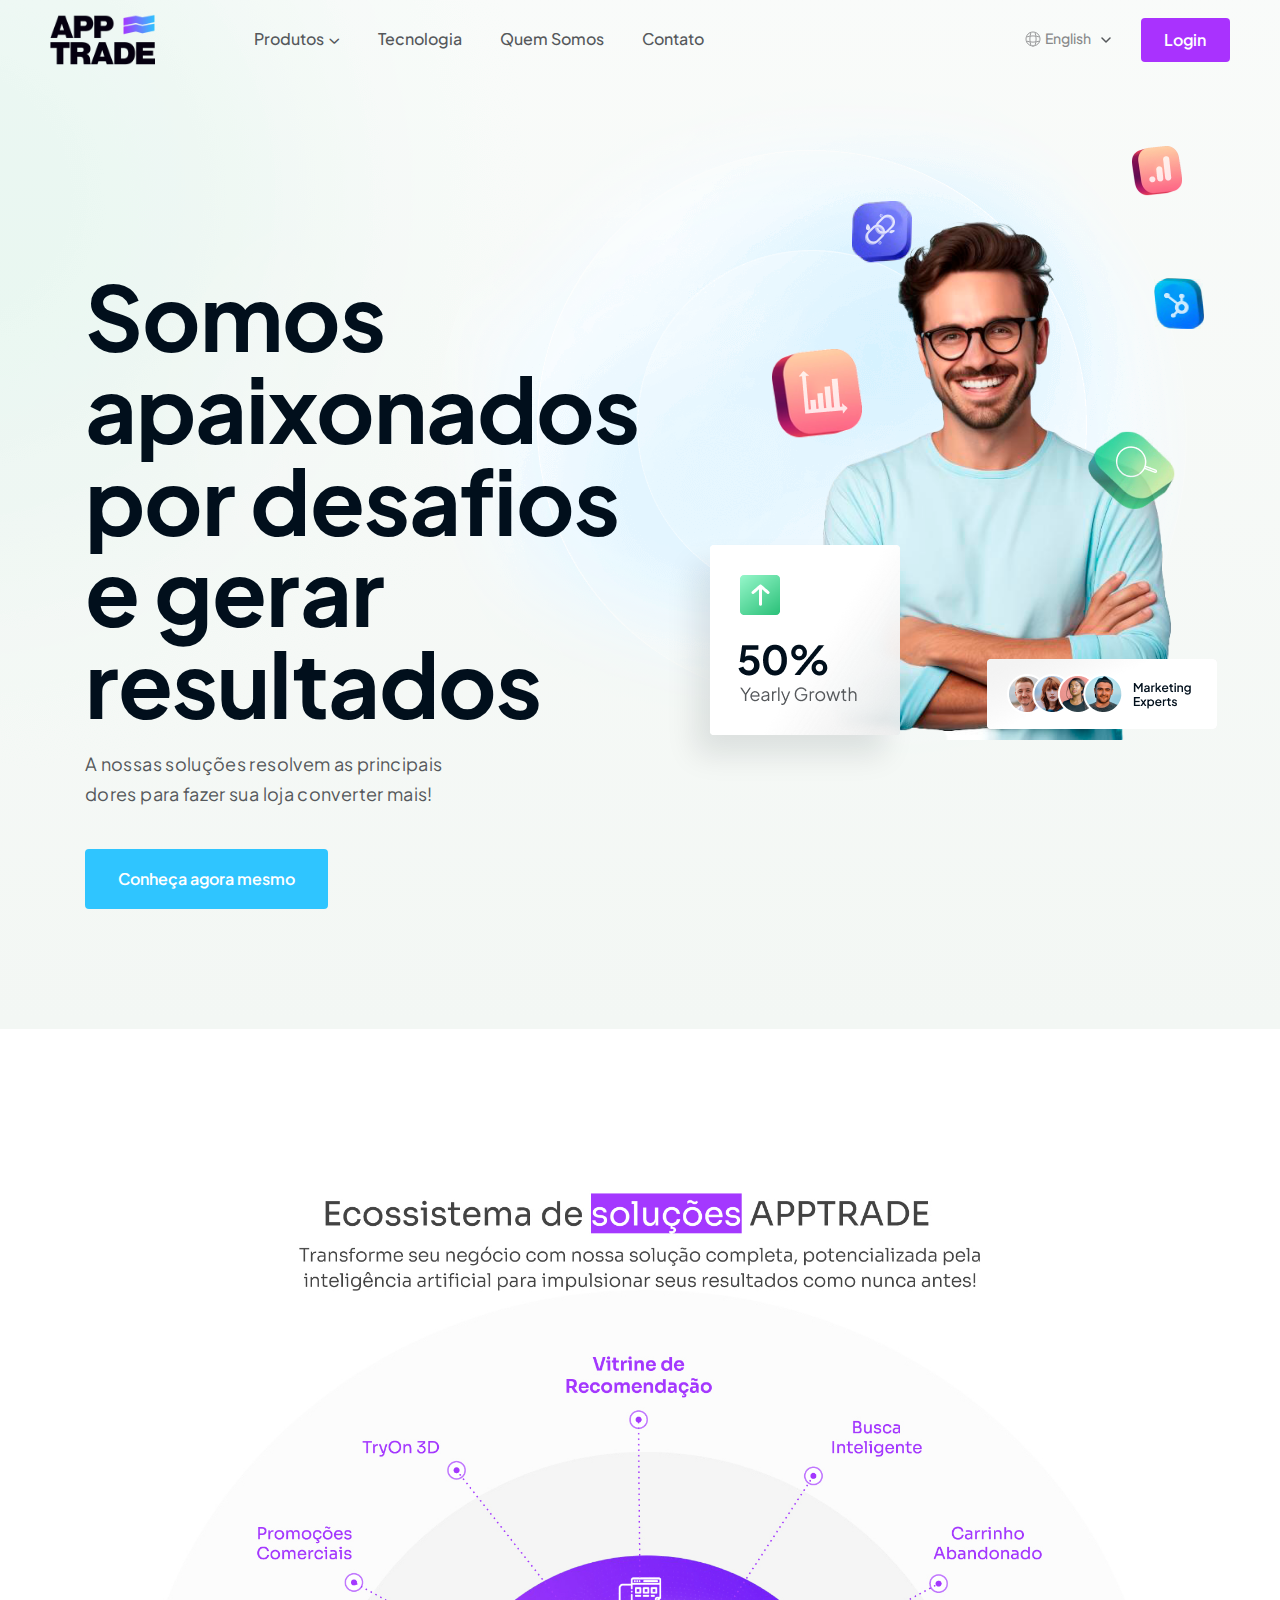
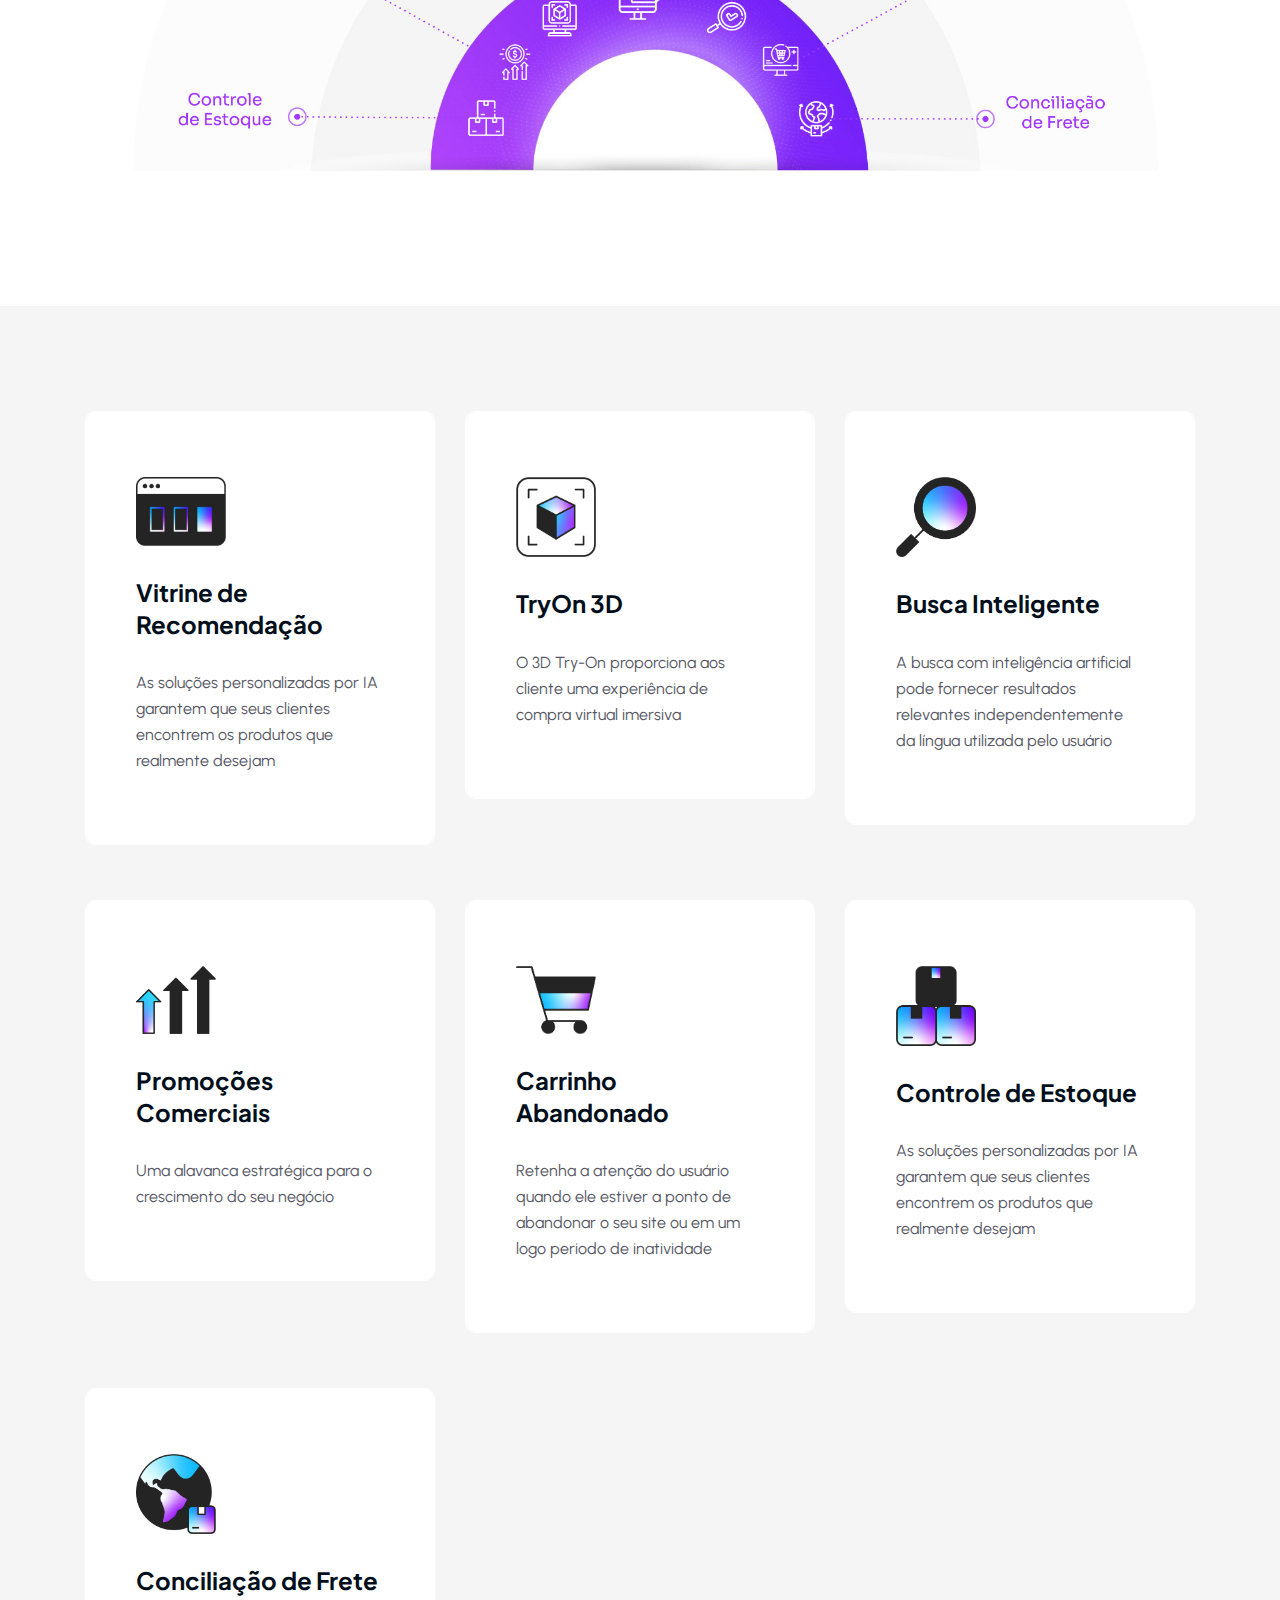
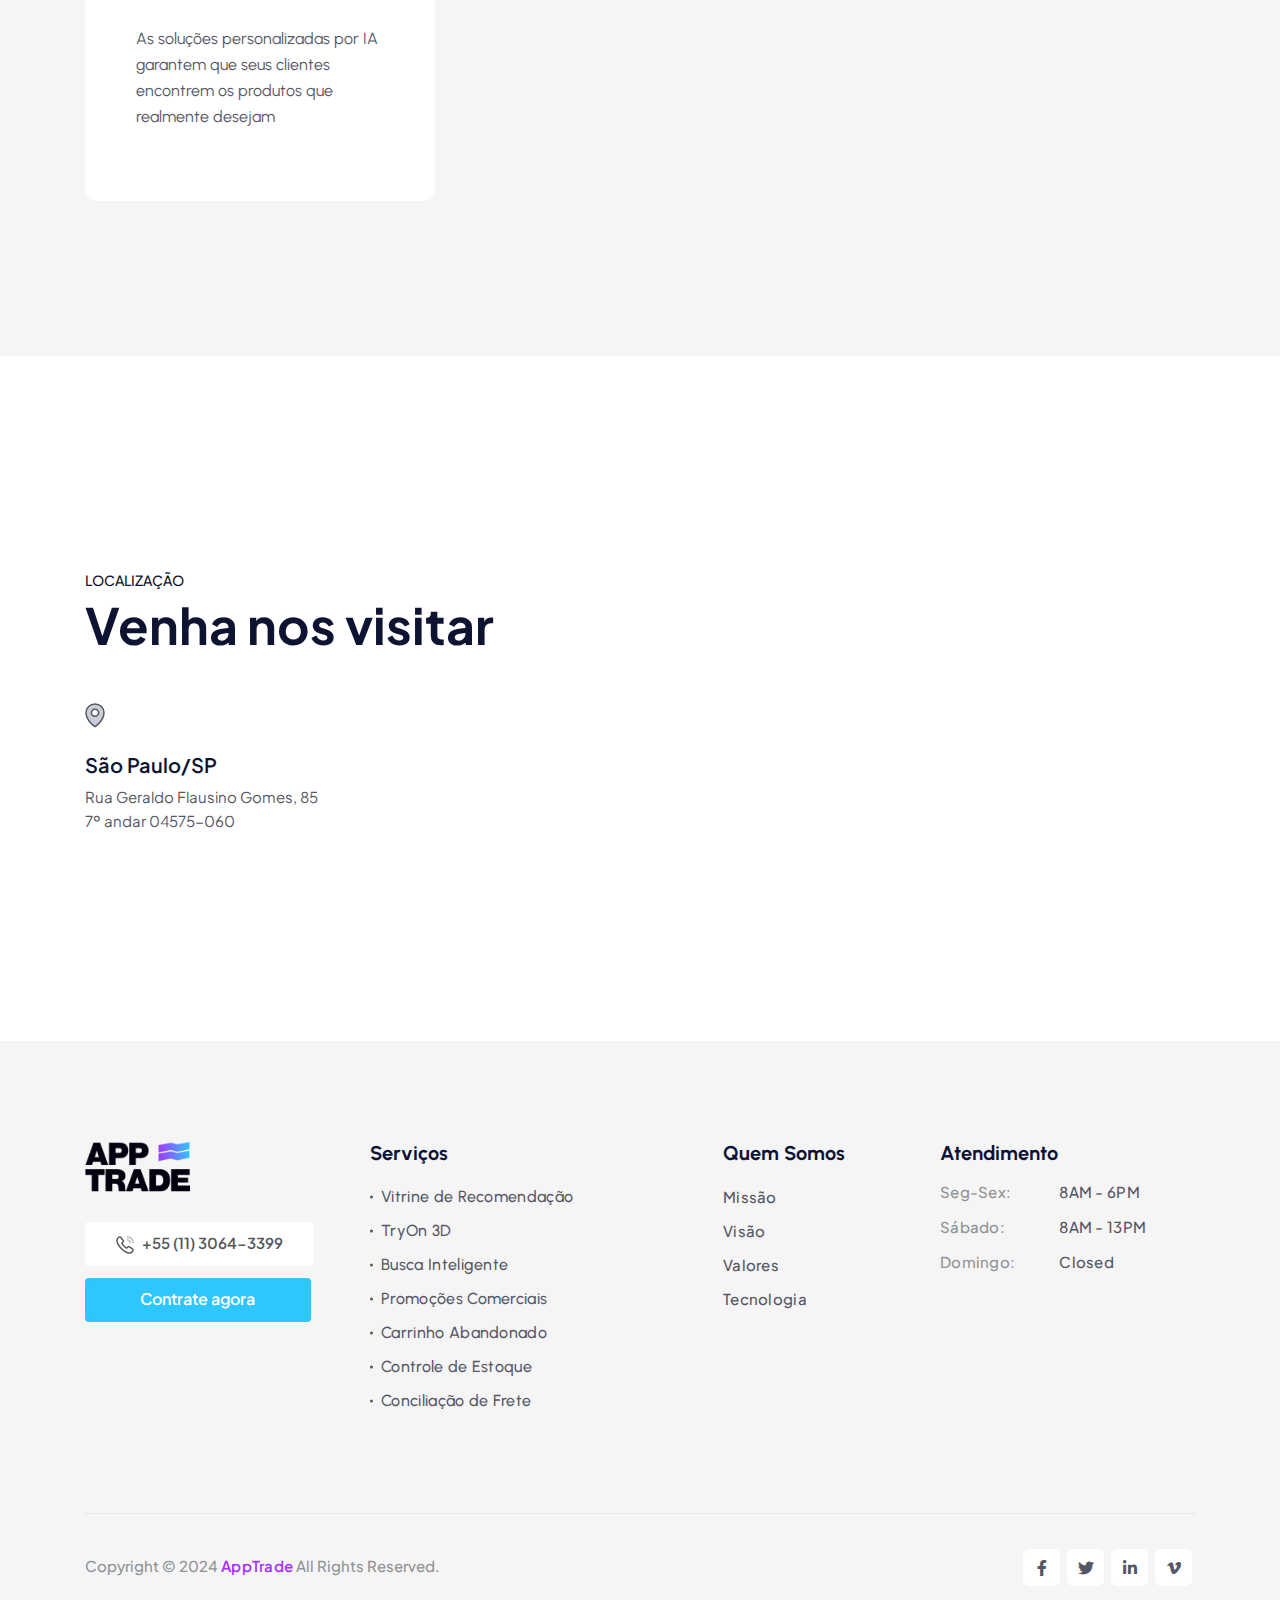
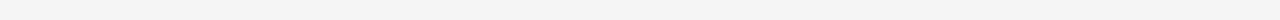
==== commit cb5f2e30: "atualização ícones" ====
--- a/index.html
+++ b/index.html
@@ -86,47 +86,49 @@
                                              <h5 class="tp-menu-banner-title">Nossos produtos</h5>
                                              <ul>
                                                 <li>
-                                                   <a href="keyword-search.html">
-                                                      <span> <img src="assets/img/menu/icones_busca_m_vitrine.png" alt=""> </span>
+                                                   <a href="#">
+                                                      <span> <img src="assets/img/menu/icones_vitrine_m.png" alt="" width="40px"> </span>
                                                       Vitrine de Recomendação
                                                    </a>
                                                 </li>
                                                 <li>
-                                                   <a href="seo-audit.html">
-                                                      <span> <img src="assets/img/menu/icones_busca_m_busca.png" alt=""> </span>
-                                                      Busca Inteligente
-                                                   </a>
-                                                </li>
-                                                <li>
-                                                   <a href="building-social-services.html">
-                                                      <span> <img src="assets/img/menu/icones_busca_m_trion.png" alt=""> </span>
+                                                   <a href="#">
+                                                      <span> <img src="assets/img/menu/icones_trion_m.png" alt="" width="40px"> </span>
                                                       TryOn 3D
                                                    </a>
                                                 </li>
                                                 <li>
-                                                   <a href="social-media-markiting.html">
-                                                      <span> <img src="assets/img/menu/icones_busca_m_carrinho.png" alt=""> </span>
+                                                   <a href="#">
+                                                      <span> <img src="assets/img/menu/icones_busca_m.png" alt="" width="40px"> </span>
+                                                      Busca Inteligente
+                                                   </a>
+                                                </li>
+                                                
+                                                <li>
+                                                   <a href="#">
+                                                      <span> <img src="assets/img/menu/icones_promocoes_m.png" alt="" width="40px"> </span>
+                                                      Promoções Comerciais
+                                                   </a>
+                                                </li>
+                                                <li>
+                                                   <a href="#">
+                                                      <span> <img src="assets/img/menu/icones_carrinho_m.png" alt="" width="40px"> </span>
                                                       Carrinho Abandonado
                                                    </a>
                                                 </li>
                                                 <li>
-                                                   <a href="marketing-analysis.html">
-                                                      <span> <img src="assets/img/menu/icones_busca_m_controle.png" alt=""> </span>
+                                                   <a href="#">
+                                                      <span> <img src="assets/img/menu/icones_controle_m.png" alt="" width="40px"> </span>
                                                       Controle de Estoque
                                                    </a>
                                                 </li>
                                                 <li>
-                                                   <a href="marketing-analysis.html">
-                                                      <span> <img src="assets/img/menu/icones_busca_m_conciliacao.png" alt=""> </span>
+                                                   <a href="#">
+                                                      <span> <img src="assets/img/menu/icones_conciliacao_m.png" alt="" width="40px"> </span>
                                                       Conciliação de Frete
                                                    </a>
                                                 </li>
-                                                <li>
-                                                   <a href="marketing-analysis.html">
-                                                      <span> <img src="assets/img/menu/icones_busca_m_promocoes.png" alt=""> </span>
-                                                      Promoções Comerciais
-                                                   </a>
-                                                </li>
+                                  
                                              </ul>
                                           </div>
                                        </div>
@@ -250,7 +252,7 @@
          <div class="offcanvas__content">
             <div class="offcanvas__top mb-50 d-flex justify-content-between align-items-center">
                <div class="offcanvas__logo logo">
-                  <a href="home-5.html">
+                  <a href="home.html">
                      <img src="assets/img/logo-1.png" alt="logo" width="120px">
                   </a>
                </div>
@@ -313,7 +315,7 @@
                            dores para fazer sua loja converter mais!</p>
                         <div class="banner-5-btn">
                            <a class="light-blue-btn mr-20" href="keyword-search.html">Conheça agora mesmo</a>
-                           <span>Já é nosso parceiro? <a href="sign-in.html">Faça seu login</a></span>
+                           
                         </div>
                      </div>
                   </div>
@@ -440,64 +442,51 @@
 
                <div class="col-lg-4 col-md-6">
                   <div class="feature-5-item feature-5-item-2 mb-55">
-                     <div class="feature-5-icon p-relative mb-40">
-                        <img src="assets/img/icones_vitrine.png" alt="">
-                        <div class="feature-5-icon-shape">
-                           <img src="assets/img/shape/feature-5-shape-2.png" alt="">
-                        </div>
-                        <span></span>
-                     </div>
-                     <div class="feature-5-content">
-                        <span>Solução 01</span>
-                        <h4 class="feature-5-content-title mb-50">Vitrine de Recomendação</h4>
+                     <div class="mb-30">
+                        <img src="assets/img/icones_vitrine.png" alt="" width="90px">
+                     </div>
+                     
+                        
+                        <h4 class="feature-5-content-title mb-30">Vitrine de Recomendação</h4>
                         <ul>
                            <p>As soluções personalizadas por IA garantem que seus clientes encontrem os produtos que realmente desejam</p>
                            
                         </ul>
-                     </div>
+                    
                   </div>
                </div>
 
 
                <div class="col-lg-4 col-md-6">
                   <div class="feature-5-item feature-5-item-2 mb-55">
-                     <div class="feature-5-icon p-relative mb-40">
-                        <img src="assets/img/icones_trion.png" alt="">
-                        <div class="feature-5-icon-shape">
-                           <img src="assets/img/shape/feature-5-shape-2.png" alt="">
-                        </div>
-                        <span></span>
-                     </div>
-                     <div class="feature-5-content">
-                        <span>Solução 02</span>
-                        <h4 class="feature-5-content-title mb-50">TryOn 3D</h4>
+
+                     <div class="mb-30">
+                        <img src="assets/img/icones_trion.png" alt="" width="80px">
+                     </div>
+                          
+                        
+                        <h4 class="feature-5-content-title mb-30">TryOn 3D</h4>
                         <ul>
                            <p>O 3D Try-On proporciona aos cliente uma experiência de compra virtual imersiva</p>
                            
                         </ul>
                      </div>
-                  </div>
+                  
                </div>
 
 
 
                <div class="col-lg-4 col-md-6">
                   <div class="feature-5-item feature-5-item-2 mb-55">
-                     <div class="feature-5-icon p-relative mb-40">
-                        <img src="assets/img/icones_busca.png" alt="">
-                        <div class="feature-5-icon-shape">
-                           <img src="assets/img/shape/feature-5-shape-2.png" alt="">
-                        </div>
-                        <span></span>
-                     </div>
-                     <div class="feature-5-content">
-                        <span>Solução 03</span>
-                        <h4 class="feature-5-content-title mb-50">Busca Inteligente</h4>
+                    <div class="mb-30">
+                        <img src="assets/img/icones_busca.png" alt="" width="80px" >
+                     </div>
+                        <h4 class="feature-5-content-title mb-30">Busca Inteligente</h4>
                         <ul>
                            <p>A busca com inteligência artificial pode fornecer resultados relevantes independentemente da língua utilizada pelo usuário</p>
                            
                         </ul>
-                     </div>
+                     
                   </div>
                </div>
 
@@ -505,21 +494,16 @@
 
                <div class="col-lg-4 col-md-6">
                   <div class="feature-5-item feature-5-item-2 mb-55">
-                     <div class="feature-5-icon p-relative mb-40">
-                        <img src="assets/img/icones_promocoes.png" alt="">
-                        <div class="feature-5-icon-shape">
-                           <img src="assets/img/shape/feature-5-shape-2.png" alt="">
-                        </div>
-                        <span></span>
-                     </div>
-                     <div class="feature-5-content">
-                        <span>Solução 04</span>
-                        <h4 class="feature-5-content-title mb-50">Promoções Comerciais</h4>
+                     <div class="mb-30">
+                        <img src="assets/img/icones_promocoes.png" alt="" width="80px">
+                     </div>
+                        
+                        <h4 class="feature-5-content-title mb-30">Promoções Comerciais</h4>
                         <ul>
                            <p>Uma alavanca estratégica para o crescimento do seu negócio</p>
                            
                         </ul>
-                     </div>
+                     
                   </div>
                </div>
 
@@ -527,21 +511,15 @@
 
                <div class="col-lg-4 col-md-6">
                   <div class="feature-5-item feature-5-item-2 mb-55">
-                     <div class="feature-5-icon p-relative mb-40">
-                        <img src="assets/img/icones_carrinho.png" alt="">
-                        <div class="feature-5-icon-shape">
-                           <img src="assets/img/shape/feature-5-shape-2.png" alt="">
-                        </div>
-                        <span></span>
-                     </div>
-                     <div class="feature-5-content">
-                        <span>Solução 05</span>
-                        <h4 class="feature-5-content-title mb-50">Carrinho Abandonado</h4>
+                     <div class="mb-30">
+                        <img src="assets/img/icones_carrinho.png" alt="" width="80px">
+                     </div>
+                        <h4 class="feature-5-content-title mb-30">Carrinho Abandonado</h4>
                         <ul>
                            <p>Retenha a atenção do usuário quando ele estiver a ponto de abandonar o seu site ou em um logo periodo de inatividade</p>
                            
                         </ul>
-                     </div>
+                     
                   </div>
                </div>
 
@@ -549,42 +527,30 @@
 
                <div class="col-lg-4 col-md-6">
                   <div class="feature-5-item feature-5-item-2 mb-55">
-                     <div class="feature-5-icon p-relative mb-40">
-                        <img src="assets/img/icones_controle.png" alt="">
-                        <div class="feature-5-icon-shape">
-                           <img src="assets/img/shape/feature-5-shape-2.png" alt="">
-                        </div>
-                        <span></span>
-                     </div>
-                     <div class="feature-5-content">
-                        <span>Solução 06</span>
-                        <h4 class="feature-5-content-title mb-50">Controle de Estoque</h4>
+                     <div class="mb-30">
+                        <img src="assets/img/icones_controle.png" alt="" width="80px">
+                     </div>
+                        <h4 class="feature-5-content-title mb-30">Controle de Estoque</h4>
                         <ul>
                            <p>As soluções personalizadas por IA garantem que seus clientes encontrem os produtos que realmente desejam</p>
                            
                         </ul>
-                     </div>
+                     
                   </div>
                </div>
 
 
                <div class="col-lg-4 col-md-6">
                   <div class="feature-5-item feature-5-item-2 mb-55">
-                     <div class="feature-5-icon p-relative mb-40">
-                        <img src="assets/img/icones_conciliacao.png" alt="">
-                        <div class="feature-5-icon-shape">
-                           <img src="assets/img/shape/feature-5-shape-2.png" alt="">
-                        </div>
-                        <span></span>
-                     </div>
-                     <div class="feature-5-content">
-                        <span>Solução 07</span>
-                        <h4 class="feature-5-content-title mb-50">Conciliação de Frete</h4>
+                     <div class="mb-30">
+                        <img src="assets/img/icones_conciliacao.png" alt="" width="80px">
+                     </div>
+                        <h4 class="feature-5-content-title mb-30">Conciliação de Frete</h4>
                         <ul>
                            <p>As soluções personalizadas por IA garantem que seus clientes encontrem os produtos que realmente desejam</p>
                            
                         </ul>
-                     </div>
+                     
                   </div>
                </div>
             </div> 
--- a/assets/css/main.css
+++ b/assets/css/main.css
@@ -2978,7 +2978,7 @@
   color: var(--tp-theme-primary);
 }
 .tpmenu__area ul li.has-mega-menu .tp-menu-banner-wrap {
-  background-color: #A932FE;
+  background-color: #2FC5FF;
   text-align: left;
   margin-left: 30px;
   border-radius: 6px;
@@ -18966,7 +18966,7 @@
   opacity: 0;
 }
 .team-5-social a:hover {
-  color: #FF622D;
+  color: #2FC5FF;
 }
 .team-5-social a:nth-of-type(2) {
   transition-delay: 0.1s;
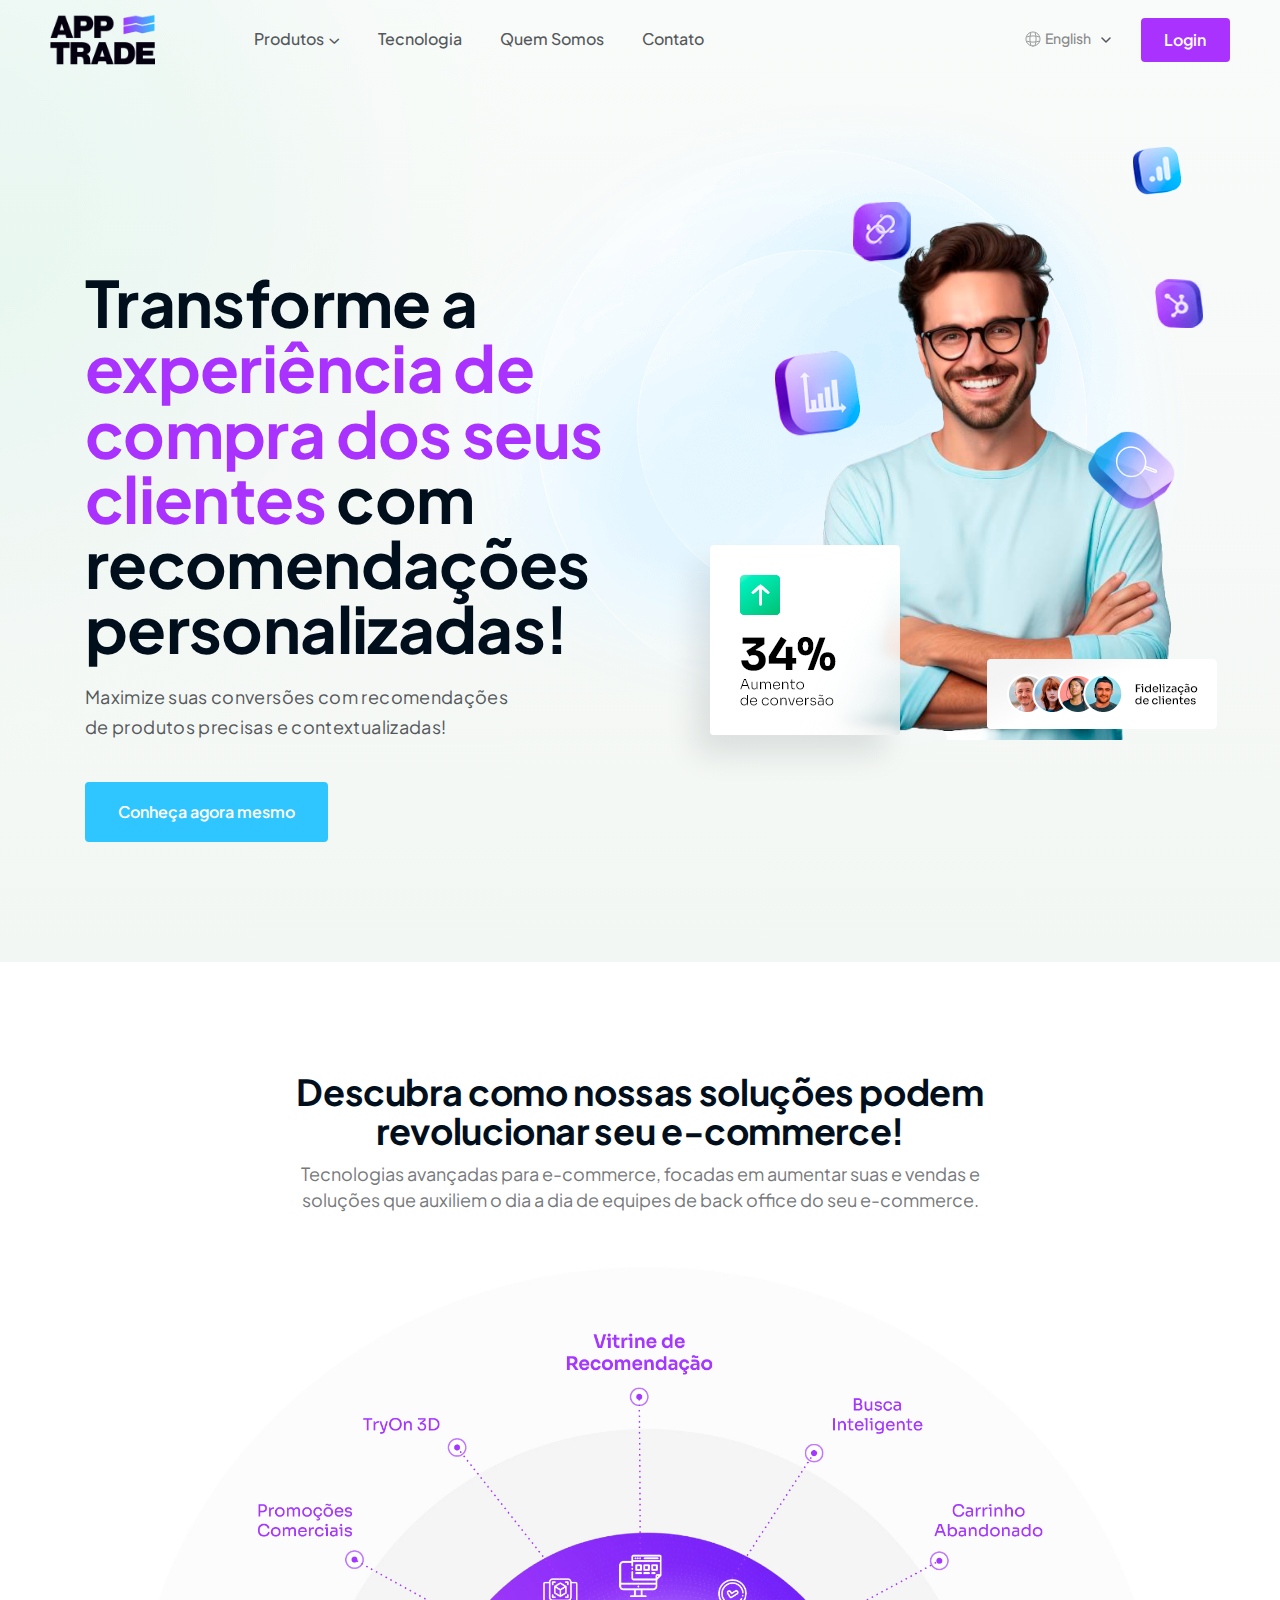
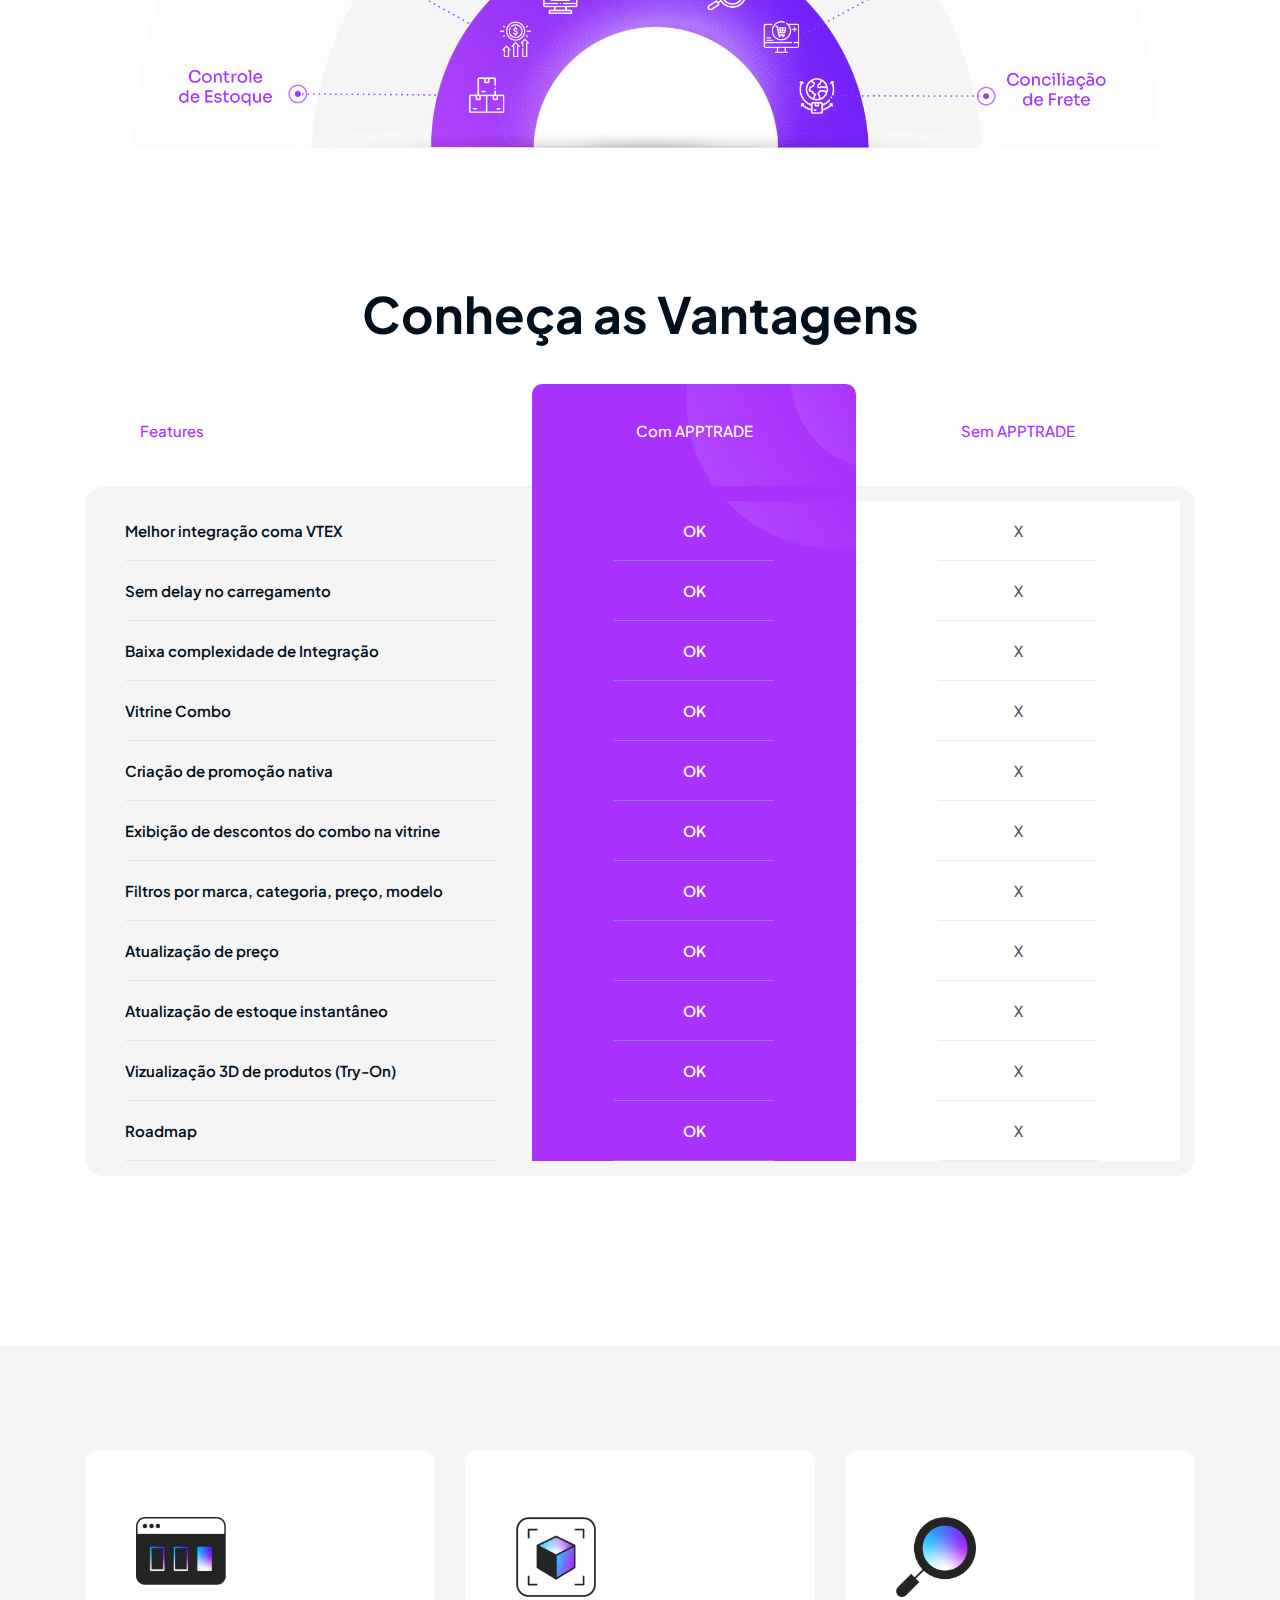
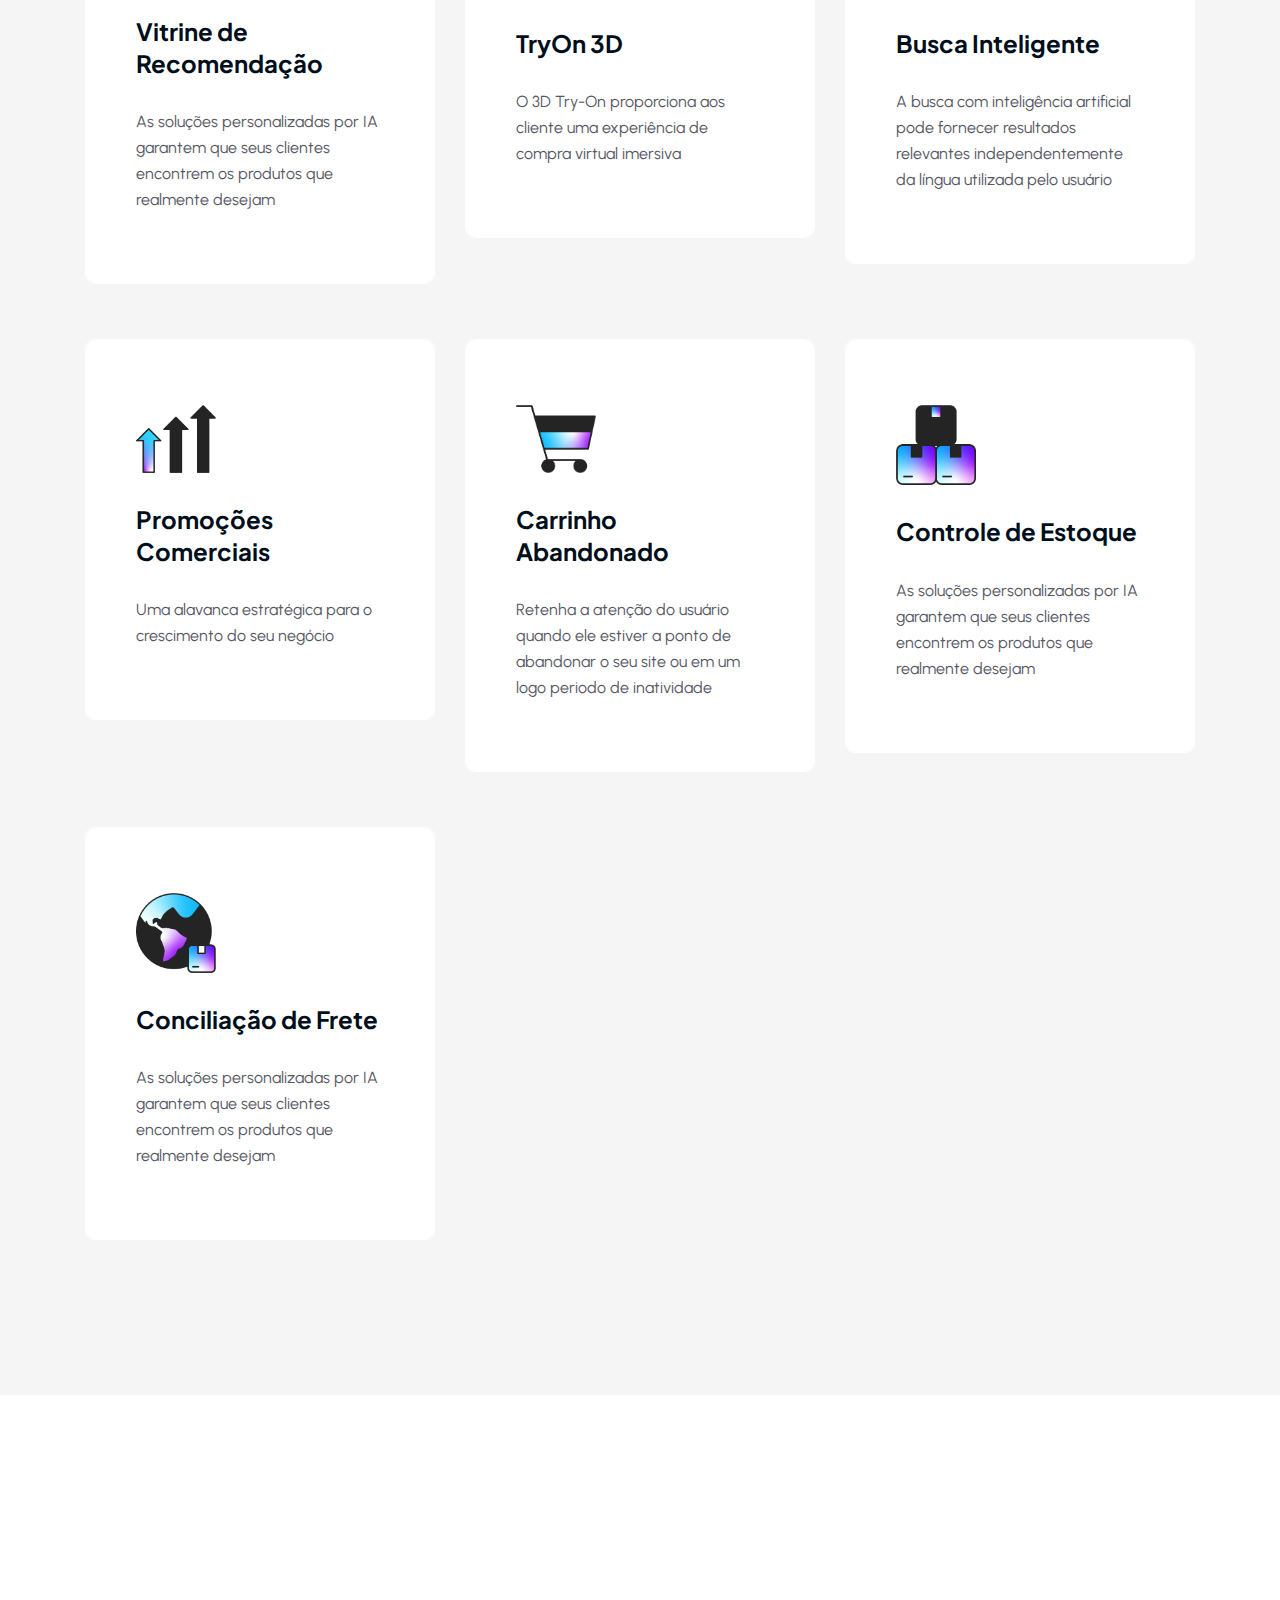
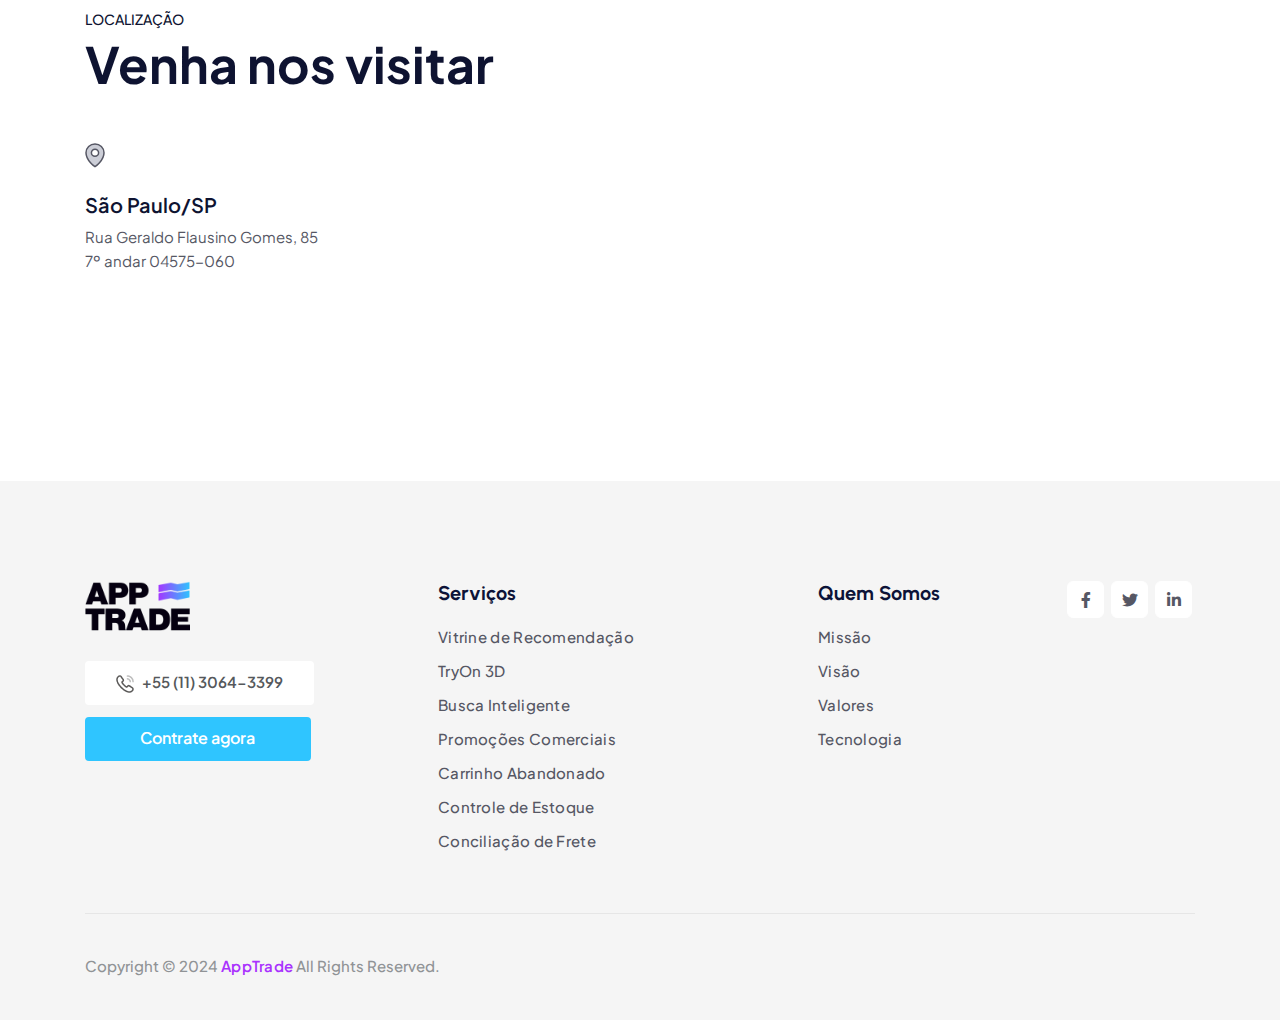
==== commit 683428f5: "textos novos e tabela" ====
--- a/index.html
+++ b/index.html
@@ -310,9 +310,9 @@
                <div class="row">
                   <div class="col-xl-7 col-lg-6 order-2 order-lg-1">
                      <div class="banner-5-content p-relative pt-80">
-                        <h4 class="banner-5-title">Somos apaixonados por desafios<br> e gerar resultados</h4>
-                        <p>A nossas soluções resolvem as principais <br>
-                           dores para fazer sua loja converter mais!</p>
+                        <h6 class="banner-5-title">Transforme a <span class=font-roxo>experiência de compra dos seus clientes </span> com recomendações personalizadas!</h6>
+                        <p>Maximize suas conversões com recomendações <br>
+                           de produtos precisas e contextualizadas!</p>
                         <div class="banner-5-btn">
                            <a class="light-blue-btn mr-20" href="keyword-search.html">Conheça agora mesmo</a>
                            
@@ -320,7 +320,7 @@
                      </div>
                   </div>
                   <div class="col-xl-5 col-lg-6 order-1 order-lg-2">
-                     <div class="banner-5-thumb p-relative">
+                     <div class="banner-5-thumb p-relative d-none d-sm-block">
                         <img src="assets/img/banner-principal.png" alt="">
                         <div class="banner-5-thumb-shape d-none d-md-block">
                            <div class="banner-5-thumb-shape-one d-none d-lg-block">
@@ -369,6 +369,24 @@
                <div class="row">
                   <div class="col-lg-12">
                      
+
+                     
+                     <div class="row justify-content-center">
+               
+                        <div class="col-md-8">
+                           <div class="team-5-item team-5-item-2 text-center mb-40">
+                           <div class="section-3 text-center mb-35">
+                              <div class="section-3-title mb-10">Descubra como nossas soluções podem revolucionar seu e-commerce!</div>
+                              <p>Tecnologias avançadas para e-commerce, focadas em aumentar suas e vendas e soluções que auxiliem o dia a dia de equipes de back office do seu e-commerce.</p>
+                           </div>
+                        </div>
+                     </div>
+                  </div>
+         
+                        
+                           
+                        
+                     
                      <div class="portfolio-details-thumb">
                         <img src="assets/img/banner-home.jpg" alt="">
                      </div>
@@ -381,6 +399,575 @@
          </div>
       </section>
       <!-- mandala-end -->
+
+      <!-- pricing-area-start -->
+      <section class="pricing-area tp-price-parent tppricing-box-active pb-170 fix">
+         <div class="container">
+            <div class="row">
+               <div class="col-lg-12">
+                  <div class="section-wrapper text-center mb-40">
+                     
+                     <h5 class="section-title-4 section-title-4-2">Conheça as Vantagens</h5>
+                  </div>
+               </div>
+            </div>
+           
+            <div class="price-scroll">
+               <div class="price-scroll-width">
+                  <div class="row gx-0">
+                     <div class="col-12">
+                        <div id="monthly-price" class="wrapper-full">
+                           <!-- priceing-top -->
+                           <div class="tppriceing-top">
+                              <div class="row gx-0">
+                                 <div class="price-custom-col-1">
+                                    <div class="col-4">
+                                       <div class="tppricing-4-head text-center"> 
+                                          <span>Features</span>
+                                          
+                                       </div>
+                                    </div>
+                                 </div>
+                                 <div class="price-custom-col-2">
+                                    <div class="row gx-0">
+                                       <div class="col-6">
+                                          <div class="tppricing-4-head active text-center p-relative">
+                                             <div class="big-price-shape"></div>
+                                             <div class="sm-price-shape"></div>
+                                             <span>Com APPTRADE</span>
+                                             
+                                          </div>
+                                       </div>
+                                       <div class="col-6">
+                                          <div class="tppricing-4-head text-center">
+                                             <span>Sem APPTRADE</span>
+                                             
+                                          </div>
+                                       </div>
+                                       
+                                       
+                                    </div>
+                                 </div>
+                              </div>
+                           </div>
+                           <!-- priceing-top-end -->
+                           <!-- pricing-box -->
+                           <div class="pricing-box-4">
+                              <!-- pricing-item -->
+                              <div class="row gx-0">
+                                 <div class="price-custom-col-1">
+                                    <div class="tppricing-4-title">
+                                       <h4 class="title">Melhor integração coma VTEX</h4>
+                                    </div>
+                                 </div>
+                                 <div class="price-custom-col-2">
+                                    <div class="row gx-0">
+                                       <div class="col-6">
+                                          <div class="tppricing-4-price active text-center">
+                                             <p>OK</p>
+                                          </div>
+                                       </div>
+                                       <div class="col-6">
+                                          <div class="tppricing-4-price text-center">
+                                             <p>X</p>
+                                          </div>
+                                       </div>
+                                      
+                                       
+                                   
+                                 </div>
+                              </div>
+                              <!-- pricing-item-end -->
+                              <!-- pricing-item -->
+                              <div class="row gx-0">
+                                 <div class="price-custom-col-1">
+                                    <div class="tppricing-4-title">
+                                       <h4 class="title">Sem delay no carregamento</h4>
+                                    </div>
+                                 </div>
+                                 <div class="price-custom-col-2">
+                                    <div class="row gx-0">
+                                       <div class="col-6">
+                                          <div class="tppricing-4-price active text-center">
+                                             <p>OK</p>
+                                          </div>
+                                       </div>
+                                       <div class="col-6">
+                                          <div class="tppricing-4-price tppricing-right text-center">
+                                             <p>X</p>
+                                          </div>
+                                       </div>
+                                      
+                                       
+                                    </div>
+                                 </div>
+                              </div>
+                              <!-- pricing-item-end -->
+                              <!-- pricing-item -->
+                              <div class="row gx-0">
+                                 <div class="price-custom-col-1">
+                                    <div class="tppricing-4-title">
+                                       <h4 class="title">Baixa complexidade de Integração</h4>
+                                    </div>
+                                 </div>
+                                 <div class="price-custom-col-2">
+                                    <div class="row gx-0">
+                                       <div class="col-6">
+                                          <div class="tppricing-4-price active text-center">
+                                             <p>OK</p>
+                                          </div>
+                                       </div>
+                                       <div class="col-6">
+                                          <div class="tppricing-4-price tppricing-right text-center">
+                                             <p>X</p>
+                                          </div>
+                                       </div>
+                                      
+                                       
+                                    </div>
+                                 </div>
+                              </div>
+                              <!-- pricing-item-end -->
+                              <!-- pricing-item -->
+                              <div class="row gx-0">
+                                 <div class="price-custom-col-1">
+                                    <div class="tppricing-4-title">
+                                       <h4 class="title">Vitrine Combo</h4>
+                                    </div>
+                                 </div>
+                                 <div class="price-custom-col-2">
+                                    <div class="row gx-0">
+                                       <div class="col-6">
+                                          <div class="tppricing-4-price active text-center">
+                                             <p>OK</p>
+                                          </div>
+                                       </div>
+                                       <div class="col-6">
+                                          <div class="tppricing-4-price tppricing-right text-center">
+                                             <p>X</p>
+                                          </div>
+                                       </div>
+                                      
+                                       
+                                    </div>
+                                 </div>
+                              </div>
+                              <!-- pricing-item-end -->
+                              <!-- pricing-item -->
+                              <div class="row gx-0">
+                                 <div class="price-custom-col-1">
+                                    <div class="tppricing-4-title">
+                                       <h4 class="title">Criação de promoção nativa</h4>
+                                    </div>
+                                 </div>
+                                 <div class="price-custom-col-2">
+                                    <div class="row gx-0">
+                                       <div class="col-6">
+                                          <div class="tppricing-4-price active text-center">
+                                             <p>OK</p>
+                                          </div>
+                                       </div>
+                                       <div class="col-6">
+                                          <div class="tppricing-4-price tppricing-right text-center">
+                                             <p>X</p>
+                                          </div>
+                                       </div>
+                                    </div>
+                                 </div>
+                              </div>
+                              <!-- pricing-item-end -->
+                                <!-- pricing-item -->
+                              <div class="row gx-0">
+                                 <div class="price-custom-col-1">
+                                    <div class="tppricing-4-title">
+                                       <h4 class="title">Exibição de descontos do combo na vitrine</h4>
+                                    </div>
+                                 </div>
+                                 <div class="price-custom-col-2">
+                                    <div class="row gx-0">
+                                       <div class="col-6">
+                                          <div class="tppricing-4-price active text-center">
+                                             <p>OK</p>
+                                          </div>
+                                       </div>
+                                       <div class="col-6">
+                                          <div class="tppricing-4-price tppricing-right text-center">
+                                             <p>X</p>
+                                          </div>
+                                       </div>
+                                    </div>
+                                 </div>
+                              </div>
+                              <!-- pricing-item-end -->
+                                <!-- pricing-item -->
+                              <div class="row gx-0">
+                                 <div class="price-custom-col-1">
+                                    <div class="tppricing-4-title">
+                                       <h4 class="title">Filtros por marca, categoria, preço, modelo</h4>
+                                    </div>
+                                 </div>
+                                 <div class="price-custom-col-2">
+                                    <div class="row gx-0">
+                                       <div class="col-6">
+                                          <div class="tppricing-4-price active text-center">
+                                             <p>OK</p>
+                                          </div>
+                                       </div>
+                                       <div class="col-6">
+                                          <div class="tppricing-4-price tppricing-right text-center">
+                                             <p>X</p>
+                                          </div>
+                                       </div>
+                                    </div>
+                                 </div>
+                              </div>
+                              <!-- pricing-item-end -->
+                                <!-- pricing-item -->
+                              <div class="row gx-0">
+                                 <div class="price-custom-col-1">
+                                    <div class="tppricing-4-title">
+                                       <h4 class="title">Atualização de preço</h4>
+                                    </div>
+                                 </div>
+                                 <div class="price-custom-col-2">
+                                    <div class="row gx-0">
+                                       <div class="col-6">
+                                          <div class="tppricing-4-price active text-center">
+                                             <p>OK</p>
+                                          </div>
+                                       </div>
+                                       <div class="col-6">
+                                          <div class="tppricing-4-price tppricing-right text-center">
+                                             <p>X</p>
+                                          </div>
+                                       </div>
+                                    </div>
+                                 </div>
+                              </div>
+                              <!-- pricing-item-end -->
+                                <!-- pricing-item -->
+                              <div class="row gx-0">
+                                 <div class="price-custom-col-1">
+                                    <div class="tppricing-4-title">
+                                       <h4 class="title">Atualização de estoque instantâneo</h4>
+                                    </div>
+                                 </div>
+                                 <div class="price-custom-col-2">
+                                    <div class="row gx-0">
+                                       <div class="col-6">
+                                          <div class="tppricing-4-price active text-center">
+                                             <p>OK</p>
+                                          </div>
+                                       </div>
+                                       <div class="col-6">
+                                          <div class="tppricing-4-price tppricing-right text-center">
+                                             <p>X</p>
+                                          </div>
+                                       </div>
+                                    </div>
+                                 </div>
+                              </div>
+                              <!-- pricing-item-end -->
+                                <!-- pricing-item -->
+                              <div class="row gx-0">
+                                 <div class="price-custom-col-1">
+                                    <div class="tppricing-4-title">
+                                       <h4 class="title">Vizualização 3D de produtos (Try-On)</h4>
+                                    </div>
+                                 </div>
+                                 <div class="price-custom-col-2">
+                                    <div class="row gx-0">
+                                       <div class="col-6">
+                                          <div class="tppricing-4-price active text-center">
+                                             <p>OK</p>
+                                          </div>
+                                       </div>
+                                       <div class="col-6">
+                                          <div class="tppricing-4-price tppricing-right text-center">
+                                             <p>X</p>
+                                          </div>
+                                       </div>
+                                    </div>
+                                 </div>
+                              </div>
+                              <!-- pricing-item-end -->
+                                <!-- pricing-item -->
+                              <div class="row gx-0">
+                                 <div class="price-custom-col-1">
+                                    <div class="tppricing-4-title">
+                                       <h4 class="title">Roadmap</h4>
+                                    </div>
+                                 </div>
+                                 <div class="price-custom-col-2">
+                                    <div class="row gx-0">
+                                       <div class="col-6">
+                                          <div class="tppricing-4-price active text-center">
+                                             <p>OK</p>
+                                          </div>
+                                       </div>
+                                       <div class="col-6">
+                                          <div class="tppricing-4-price tppricing-right text-center">
+                                             <p>X</p>
+                                          </div>
+                                       </div>
+                                    </div>
+                                 </div>
+                              </div>
+                              <!-- pricing-item-end -->
+
+
+                              <!-- pricing-item 
+                              <div class="row gx-0">
+                                 <div class="price-custom-col-1"></div>
+                                 <div class="price-custom-col-2">
+                                    <div class="row gx-0">
+                                       <div class="col-4">
+                                          <div class="tppricing-4-price tppricing-right tppricing-4-btn">
+                                             <p>
+                                                <a href="#">Join this Plan</a>
+                                             </p>
+                                          </div>
+                                       </div>
+                                       <div class="col-4">
+                                          <div class="tppricing-4-price active tppricing-4-btn">
+                                             <p>
+                                                <a href="#">Join this Plan</a>
+                                             </p>
+                                          </div>
+                                       </div>
+                                       <div class="col-4">
+                                          <div class="tppricing-4-price tppricing-right tppricing-4-btn">
+                                             <p>
+                                                <a href="#">Join this Plan</a>
+                                             </p>
+                                          </div>
+                                       </div>
+                                    </div>
+                                 </div>
+                              </div>
+                              
+                              
+                              pricing-item-end -->
+
+                              
+                           </div>
+                           <!-- pricing-box-end -->
+                        </div>
+                        <div id="hourly-price" class="wrapper-full price-is-hide">
+                           <!-- priceing-top -->
+                           <div class="tppriceing-top">
+                              <div class="row gx-0">
+                                 <div class="price-custom-col-1">
+                                 </div>
+                                 <div class="price-custom-col-2">
+                                    <div class="row gx-0">
+                                       <div class="col-4">
+                                          <div class="tppricing-4-head text-center">
+                                             <span>Essential</span>
+                                             <h4 class="title">$46.00</h4>
+                                          </div>
+                                       </div>
+                                       <div class="col-4">
+                                          <div class="tppricing-4-head active text-center p-relative">
+                                             <div class="big-price-shape"></div>
+                                             <div class="sm-price-shape"></div>
+                                             <span>Pro</span>
+                                             <h4 class="title">$64.00</h4>
+                                          </div>
+                                       </div>
+                                       <div class="col-4">
+                                          <div class="tppricing-4-head text-center"> 
+                                             <span>Business</span>
+                                             <h4 class="title">$99.00</h4>
+                                          </div>
+                                       </div>
+                                    </div>
+                                 </div>
+                              </div>
+                           </div>
+                           <!-- priceing-top-end -->
+                           <!-- pricing-box -->
+                           <div class="pricing-box-4">
+                              <!-- pricing-item -->
+                              <div class="row gx-0">
+                                 <div class="price-custom-col-1">
+                                    <div class="tppricing-4-title">
+                                       <h4 class="title">keyword Research</h4>
+                                    </div>
+                                 </div>
+                                 <div class="price-custom-col-2">
+                                    <div class="row gx-0">
+                                       <div class="col-4">
+                                          <div class="tppricing-4-price tppricing-right text-center">
+                                             <p>50</p>
+                                          </div>
+                                       </div>
+                                       <div class="col-4">
+                                          <div class="tppricing-4-price active text-center">
+                                             <p>150</p>
+                                          </div>
+                                       </div>
+                                       <div class="col-4">
+                                          <div class="tppricing-4-price tppricing-left text-center">
+                                             <p>200</p>
+                                          </div>
+                                       </div>
+                                    </div>
+                                 </div>
+                              </div>
+                              <!-- pricing-item-end -->
+                              <!-- pricing-item -->
+                              <div class="row gx-0">
+                                 <div class="price-custom-col-1">
+                                    <div class="tppricing-4-title">
+                                       <h4 class="title">On-page and SERP analysis</h4>
+                                    </div>
+                                 </div>
+                                 <div class="price-custom-col-2">
+                                    <div class="row gx-0">
+                                       <div class="col-4">
+                                          <div class="tppricing-4-price text-center">
+                                             <p>08</p>
+                                          </div>
+                                       </div>
+                                       <div class="col-4">
+                                          <div class="tppricing-4-price active text-center">
+                                             <p>16</p>
+                                          </div>
+                                       </div>
+                                       <div class="col-4">
+                                          <div class="tppricing-4-price text-center">
+                                             <p>28</p>
+                                          </div>
+                                       </div>
+                                    </div>
+                                 </div>
+                              </div>
+                              <!-- pricing-item-end -->
+                              <!-- pricing-item -->
+                              <div class="row gx-0">
+                                 <div class="price-custom-col-1">
+                                    <div class="tppricing-4-title">
+                                       <h4 class="title">Tools for Agencies</h4>
+                                    </div>
+                                 </div>
+                                 <div class="price-custom-col-2">
+                                    <div class="row gx-0">
+                                       <div class="col-4">
+                                          <div class="tppricing-4-price text-center">
+                                             <p>Limited</p>
+                                          </div>
+                                       </div>
+                                       <div class="col-4">
+                                          <div class="tppricing-4-price active text-center">
+                                             <p>Unlimited</p>
+                                          </div>
+                                       </div>
+                                       <div class="col-4">
+                                          <div class="tppricing-4-price text-center">
+                                             <p>Limited</p>
+                                          </div>
+                                       </div>
+                                    </div>
+                                 </div>
+                              </div>
+                              <!-- pricing-item-end -->
+                              <!-- pricing-item -->
+                              <div class="row gx-0">
+                                 <div class="price-custom-col-1">
+                                    <div class="tppricing-4-title">
+                                       <h4 class="title">Сontent Marketing</h4>
+                                    </div>
+                                 </div>
+                                 <div class="price-custom-col-2">
+                                    <div class="row gx-0">
+                                       <div class="col-4">
+                                          <div class="tppricing-4-price text-center">
+                                             <p>15 articles</p>
+                                          </div>
+                                       </div>
+                                       <div class="col-4">
+                                          <div class="tppricing-4-price active text-center">
+                                             <p>45 articles</p>
+                                          </div>
+                                       </div>
+                                       <div class="col-4">
+                                          <div class="tppricing-4-price text-center">
+                                             <p>18 articles</p>
+                                          </div>
+                                       </div>
+                                    </div>
+                                 </div>
+                              </div>
+                              <!-- pricing-item-end -->
+                              <!-- pricing-item -->
+                              <div class="row gx-0">
+                                 <div class="price-custom-col-1">
+                                    <div class="tppricing-4-title">
+                                       <h4 class="title">Additional Features</h4>
+                                    </div>
+                                 </div>
+                                 <div class="price-custom-col-2">
+                                    <div class="row gx-0">
+                                       <div class="col-4">
+                                          <div class="tppricing-4-price text-center">
+                                             <p>4</p>
+                                          </div>
+                                       </div>
+                                       <div class="col-4">
+                                          <div class="tppricing-4-price active text-center">
+                                             <p>12</p>
+                                          </div>
+                                       </div>
+                                       <div class="col-4">
+                                          <div class="tppricing-4-price text-center">
+                                             <p>20</p>
+                                          </div>
+                                       </div>
+                                    </div>
+                                 </div>
+                              </div>
+                              <!-- pricing-item-end -->
+                              <!-- pricing-item -->
+                              <div class="row gx-0">
+                                 <div class="price-custom-col-1"></div>
+                                 <div class="price-custom-col-2">
+                                    <div class="row gx-0">
+                                       <div class="col-4">
+                                          <div class="tppricing-4-price tppricing-right tppricing-4-btn">
+                                             <p>
+                                                <a href="#">Join this Plan</a>
+                                             </p>
+                                          </div>
+                                       </div>
+                                       <div class="col-4">
+                                          <div class="tppricing-4-price active tppricing-4-btn">
+                                             <p>
+                                                <a href="#">Join this Plan</a>
+                                             </p>
+                                          </div>
+                                       </div>
+                                       <div class="col-4">
+                                          <div class="tppricing-4-price tppricing-right tppricing-4-btn">
+                                             <p>
+                                                <a href="#">Join this Plan</a>
+                                             </p>
+                                          </div>
+                                       </div>
+                                    </div>
+                                 </div>
+                              </div>
+                              <!-- pricing-item-end -->
+                           </div>
+                           <!-- pricing-box-end -->
+                        </div>
+                     </div>
+                  </div>
+               </div>
+            </div>
+         </div>
+      </section>
+      <!-- pricing-area-end -->
 
 <!-- 
        <div class="barnda-area pb-195">
@@ -901,7 +1488,7 @@
 
    
 
-   <!-- footer-area-start -->
+  <!-- footer-area-start -->
  <footer>
    <div class="footer-area footer-5 pt-100">
       <div class="container">
@@ -929,8 +1516,9 @@
                      </div>
                   </div>
                </div>
-               <div class="col-lg-3 col-md-6 col-sm-6">
-                  <div class="footer-widget footer-5-col-1 mb-40">
+
+               <div class="col-lg-4 col-md-6 col-sm-6">
+                  <div class="footer-widget footer-5-col-3 mb-40">
                      <h4 class="footer-widget-title mb-15">Serviços</h4>
                      <div class="footer-widget-link">
                         <ul>
@@ -946,32 +1534,31 @@
                      </div>
                   </div>
                </div>
+
                <div class="col-lg-3 col-md-6 col-sm-6">
-                  <div class="footer-widget tpfooter-hover footer-5-col-3 mb-40">
+                  <div class="footer-widget footer-5-col-3 mb-40">
                      <h4 class="footer-widget-title mb-15">Quem Somos</h4>
                      <div class="footer-widget-link">
                         <ul>
-                           <li><a href="seo-audit.html">Missão</a></li>
-                           <li><a href="keyword-search.html">Visão</a></li>
-                           <li><a href="marketing-analysis.html">Valores</a></li>
-                           <li><a href="marketing-analysis.html">Tecnologia</a></li>
+                           <li><a href="#">Missão</a></li>
+                           <li><a href="#">Visão</a></li>
+                           <li><a href="#">Valores</a></li>
+                           <li><a href="#">Tecnologia</a></li>
                            
                         </ul>
                      </div>
                   </div>
                </div>
-               <div class="col-lg-3 col-md-6 col-sm-6">
-                  <div class="footer-widget footer-5-col-4 mb-40">
-                     <h4 class="footer-widget-title mb-20">Atendimento</h4>
-                     <div class="footer-widget-link">
-                        <ul>
-                           <li><span>Seg-Sex:</span> 8AM - 6PM</li>
-                           <li><span>Sábado:</span> 8AM - 13PM</li>
-                           <li><span>Domingo:</span> Closed</li>
-                        </ul>
-                     </div>
-                  </div>
-               </div>
+               <div class="col-lg-2 col-md-4">
+                  <div class="footer-widget-social text-end">
+                     <a href="#"><i class="fa-brands fa-facebook-f"></i></a>
+                     <a href="#"><i class="fa-brands fa-twitter"></i></a>
+                     <a href="#"><i class="fa-brands fa-linkedin-in"></i></a>
+                    
+                  </div>
+               </div>
+
+               
             </div>
          </div>
          <div class="footer-bottom-5">
@@ -981,14 +1568,7 @@
                      <span>Copyright © 2024 <a target="_blank" href="#">AppTrade</a> All Rights Reserved.</span>
                   </div>
                </div>
-               <div class="col-lg-6 col-md-4">
-                  <div class="footer-widget-social text-end">
-                     <a href="#"><i class="fa-brands fa-facebook-f"></i></a>
-                     <a href="#"><i class="fa-brands fa-twitter"></i></a>
-                     <a href="#"><i class="fa-brands fa-linkedin-in"></i></a>
-                     <a href="#"><i class="fa-brands fa-vimeo-v"></i></a>
-                  </div>
-               </div>
+               
             </div>
          </div>
       </div>
--- a/assets/css/main.css
+++ b/assets/css/main.css
@@ -2819,7 +2819,7 @@
 .section-3-title {
   font-family: var(--tp-ff-jakarta);
   font-weight: 700;
-  font-size: 60px;
+  font-size: 36px;
   line-height: 1.09;
   letter-spacing: -0.01em;
   color: var(--tp-common-11);
@@ -8243,7 +8243,7 @@
   background-color: #F5F5F5;
 }
 .footer-5 .footer-top {
-  padding-bottom: 55px;
+  padding-bottom: 15px;
   border-bottom: 1px solid #E6E6E6;
 }
 .footer-5 .footer-widget-social a i {
@@ -9383,11 +9383,15 @@
 .banner-5-title {
   font-family: var(--tp-ff-jakarta);
   font-weight: 700;
-  font-size: 90px;
+  font-size: 64px;
   line-height: 1.02;
   letter-spacing: -0.01em;
   color: var(--tp-common-11);
   margin-bottom: 20px;
+}
+
+.font-roxo{
+  color: #A932FE;
 }
 @media only screen and (min-width: 992px) and (max-width: 1199px), only screen and (min-width: 768px) and (max-width: 991px) {
   .banner-5-title {
@@ -9501,6 +9505,7 @@
   position: absolute;
   left: 23%;
   top: 2%;
+  animation: hero-shape-anim 1.5s infinite alternate;
 }
 @media only screen and (min-width: 992px) and (max-width: 1199px) {
   .banner-5-thumb-shape-three {
@@ -12128,11 +12133,11 @@
 }
 
 .price-custom-col-1 {
-  width: 28%;
+  width: 40%;
 }
 
 .price-custom-col-2 {
-  width: 72%;
+  width: 60%;
 }
 
 .pricing-box-4 {
@@ -12141,7 +12146,7 @@
   border-radius: 20px;
 }
 .pricing-box-4 .active {
-  background-color: var(--tp-theme-blue);
+  background-color: #A932FE;
 }
 .pricing-box-4 .active.tppricing-4-price p {
   font-weight: 600;
@@ -12179,7 +12184,7 @@
   font-weight: 500;
   font-size: 15px;
   line-height: 14px;
-  color: var(--tp-theme-blue);
+  color: #A932FE;
   display: inline-block;
   margin-bottom: 13px;
 }
@@ -12260,8 +12265,8 @@
   background-color: transparent;
 }
 .tppricing-4-btn a:hover {
-  border: 2px solid var(--tp-theme-blue);
-  background-color: var(--tp-theme-blue);
+  border: 2px solid #A932FE;
+  background-color: #A932FE;
   color: var(--tp-common-white);
 }
 .tppricing-4-btn.tppricing-4-price::before {
@@ -12280,7 +12285,7 @@
   padding: 0px 15px;
 }
 .tppriceing-top .active {
-  background-color: var(--tp-theme-blue);
+  background-color: #A932FE;
   position: relative;
   z-index: 1;
 }
@@ -12291,7 +12296,7 @@
   left: 0;
   height: 15px;
   width: 100%;
-  background-color: var(--tp-theme-blue);
+  background-color: #A932FE;
 }
 .tppriceing-top .active.tppricing-4-head .title {
   color: var(--tp-common-white);
@@ -12482,7 +12487,7 @@
 
 @media only screen and (min-width: 768px) and (max-width: 991px), (max-width: 767px), only screen and (min-width: 576px) and (max-width: 767px) {
   .price-scroll-width {
-    width: 1100px;
+    width: 700px;
   }
 }
 
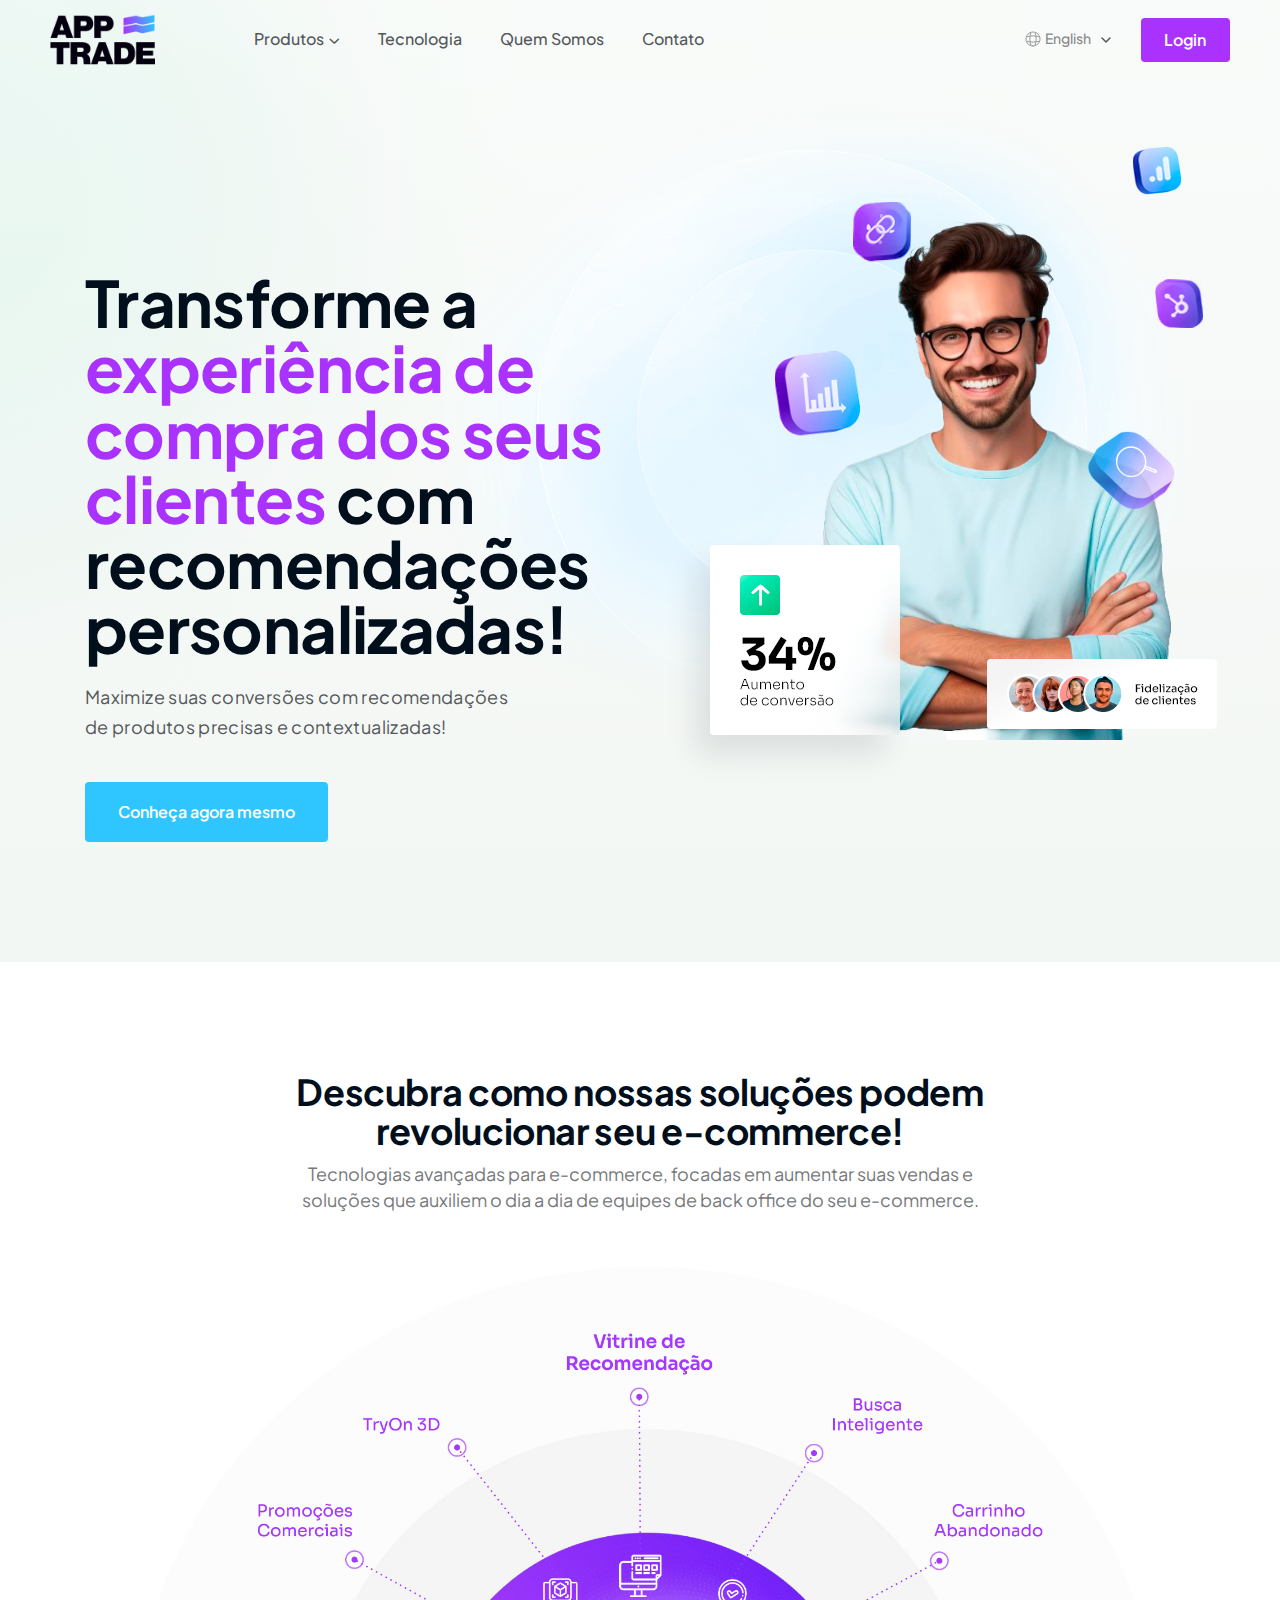
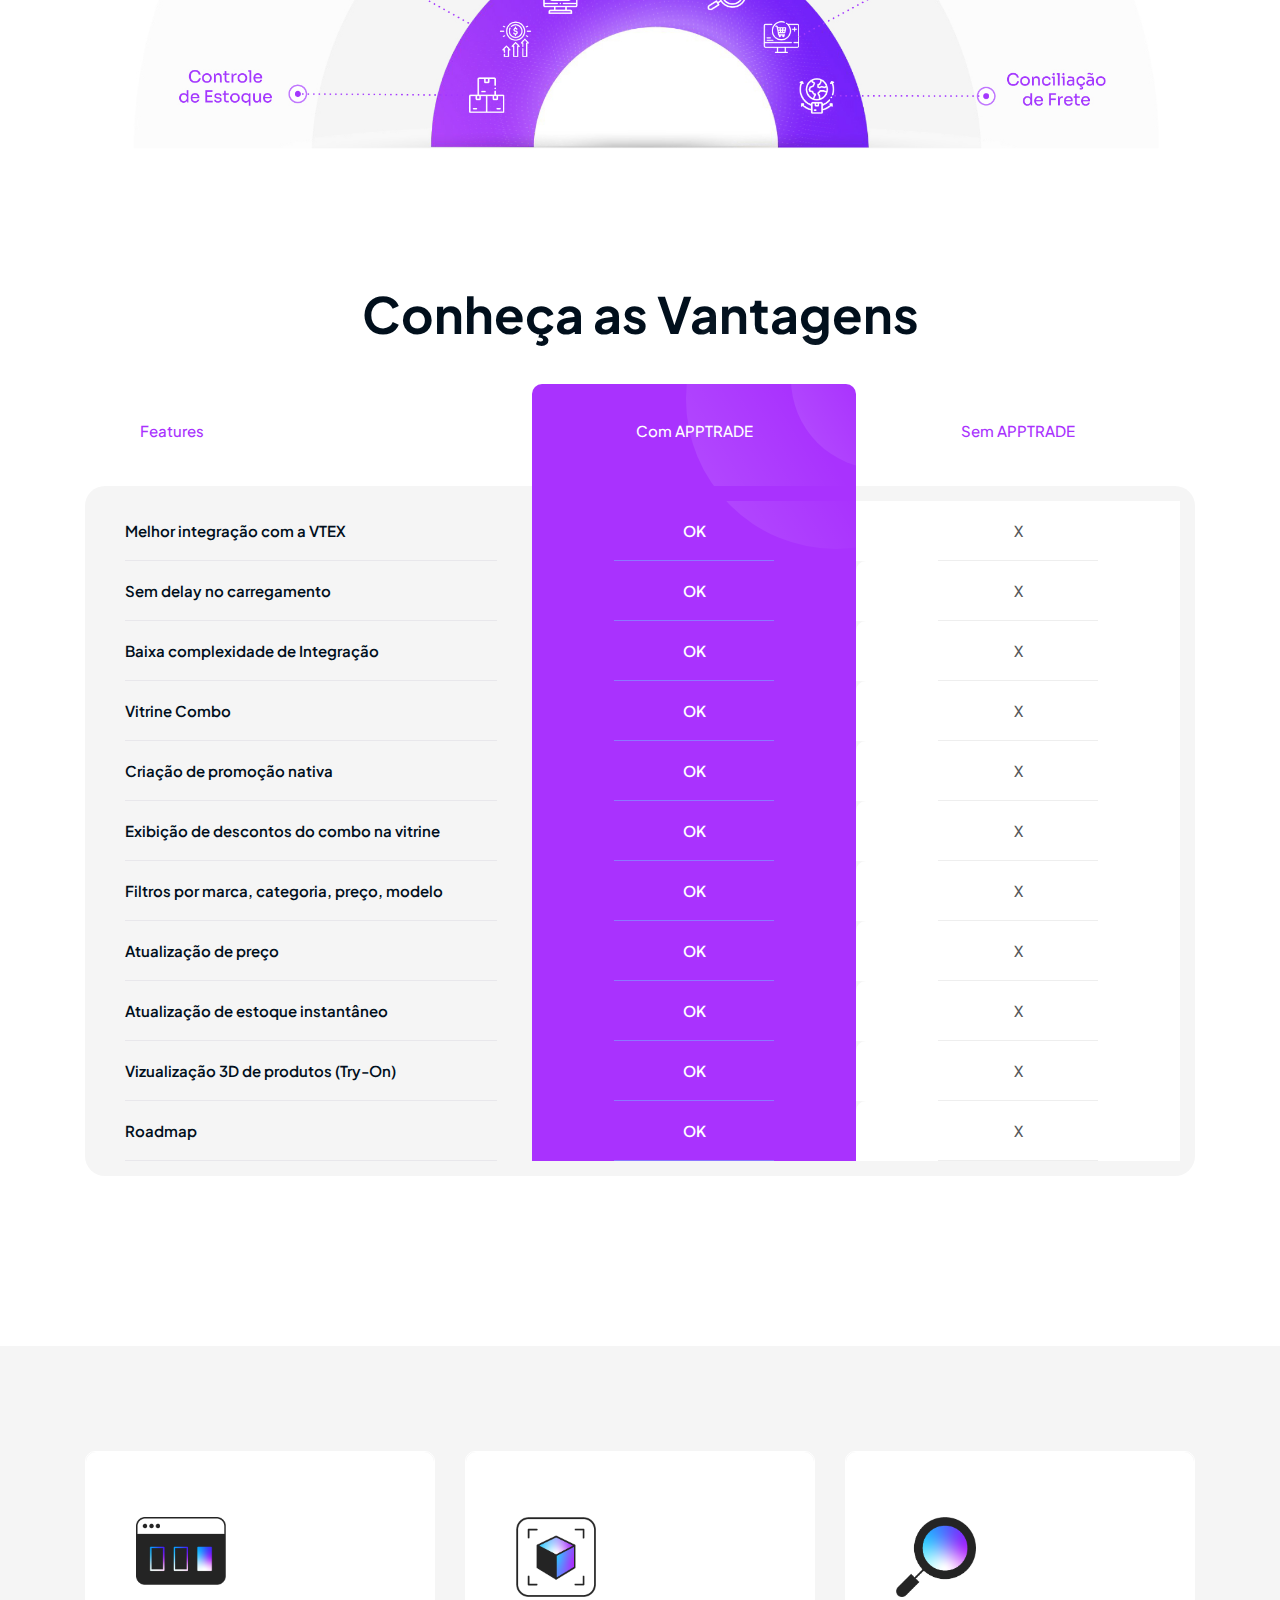
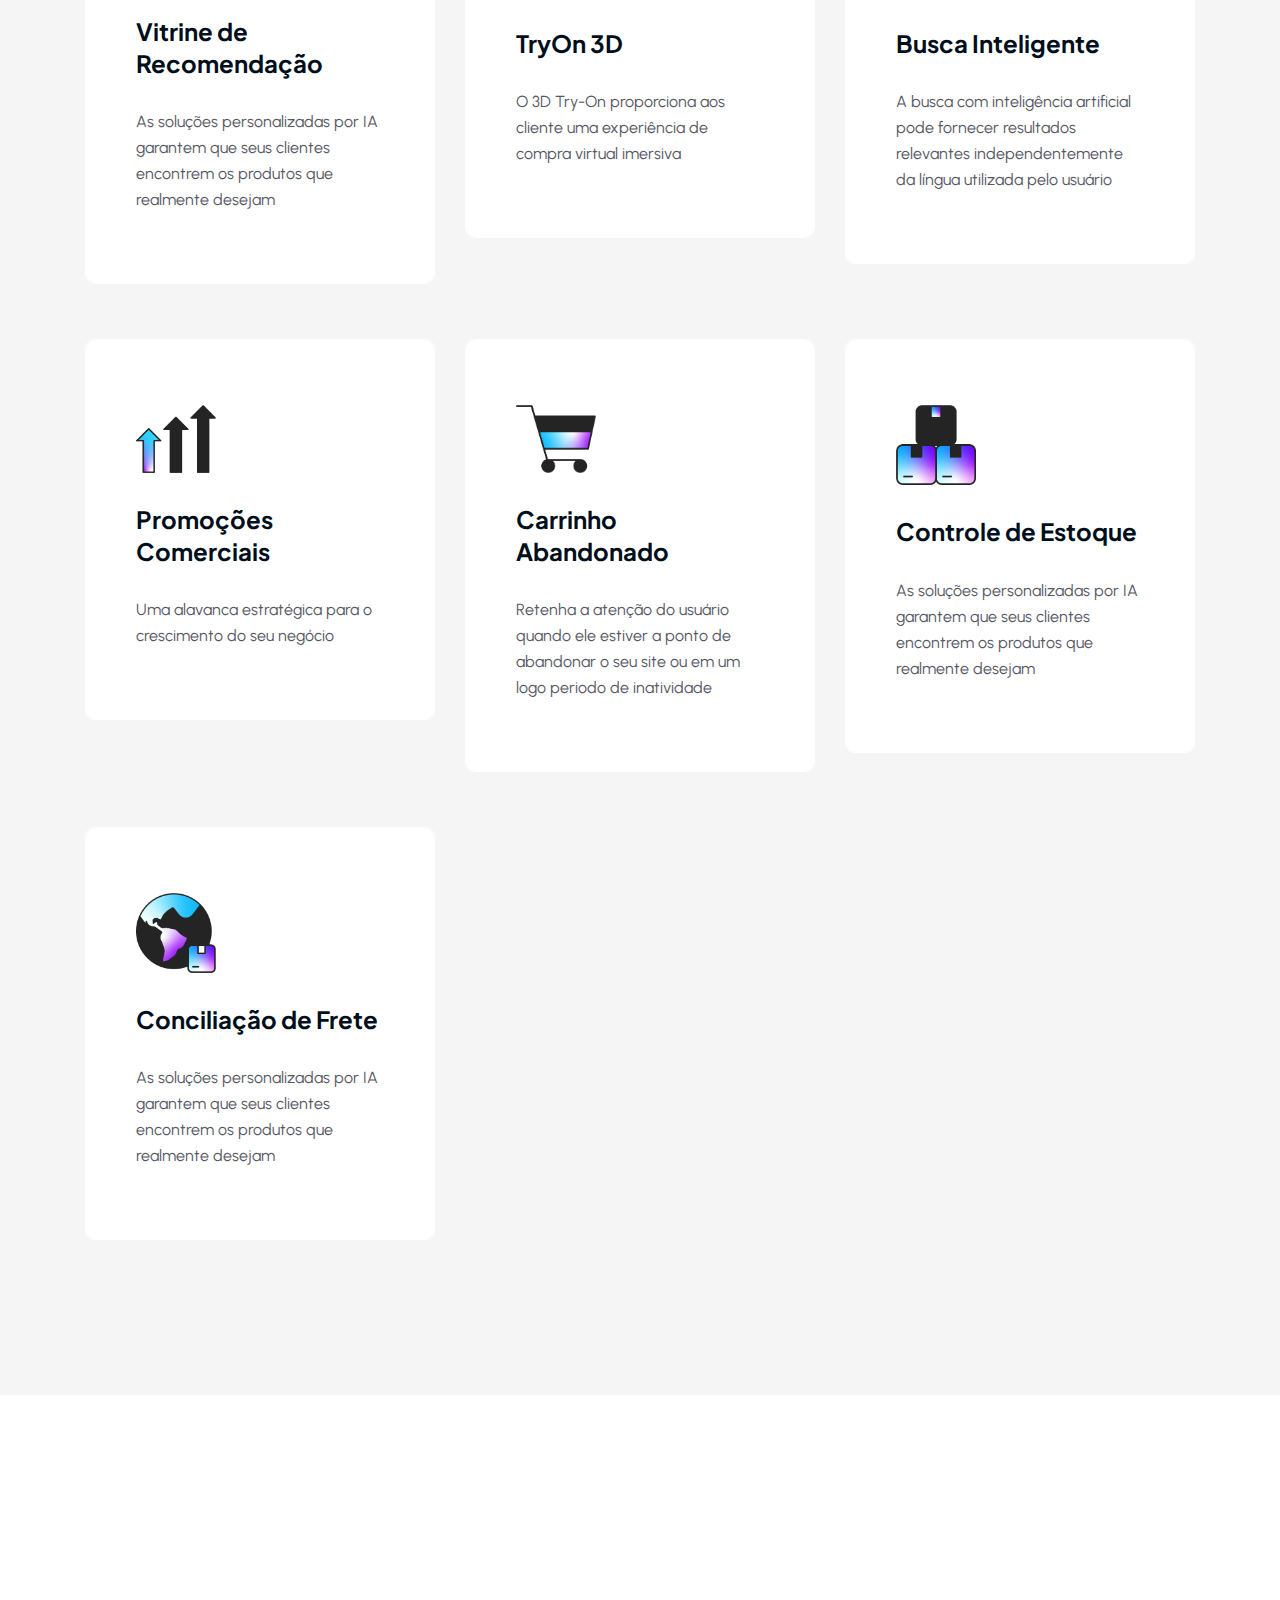
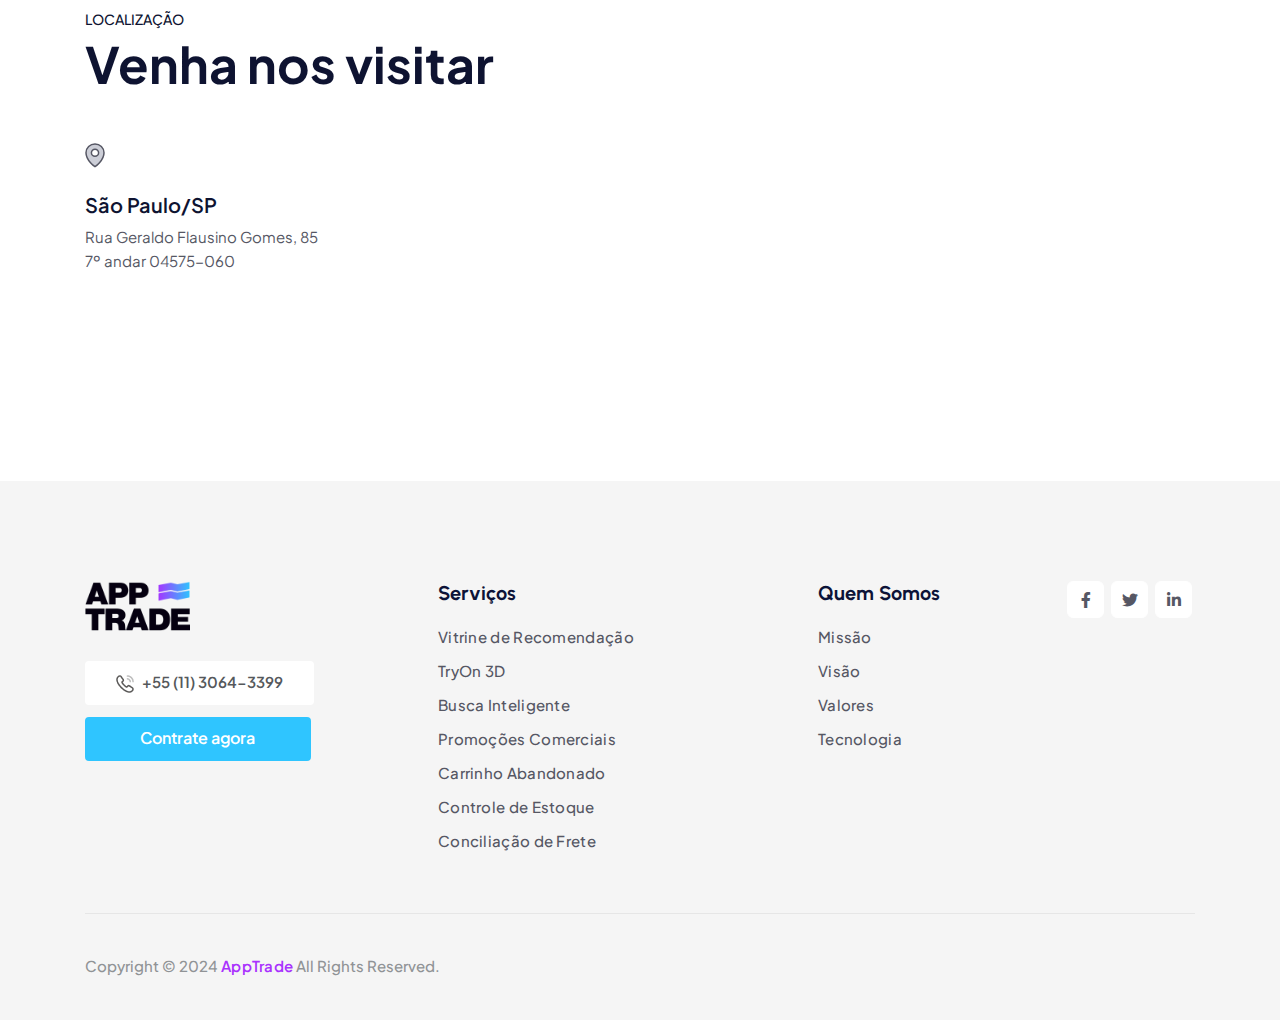
==== commit 586e87b2: "Update index.html" ====
--- a/index.html
+++ b/index.html
@@ -377,7 +377,7 @@
                            <div class="team-5-item team-5-item-2 text-center mb-40">
                            <div class="section-3 text-center mb-35">
                               <div class="section-3-title mb-10">Descubra como nossas soluções podem revolucionar seu e-commerce!</div>
-                              <p>Tecnologias avançadas para e-commerce, focadas em aumentar suas e vendas e soluções que auxiliem o dia a dia de equipes de back office do seu e-commerce.</p>
+                              <p>Tecnologias avançadas para e-commerce, focadas em aumentar suas vendas e soluções que auxiliem o dia a dia de equipes de back office do seu e-commerce.</p>
                            </div>
                         </div>
                      </div>
@@ -457,7 +457,7 @@
                               <div class="row gx-0">
                                  <div class="price-custom-col-1">
                                     <div class="tppricing-4-title">
-                                       <h4 class="title">Melhor integração coma VTEX</h4>
+                                       <h4 class="title">Melhor integração com a VTEX</h4>
                                     </div>
                                  </div>
                                  <div class="price-custom-col-2">
@@ -1596,4 +1596,4 @@
    <script src="assets/js/main.js"></script>
 </body>
 
-</html>+</html>
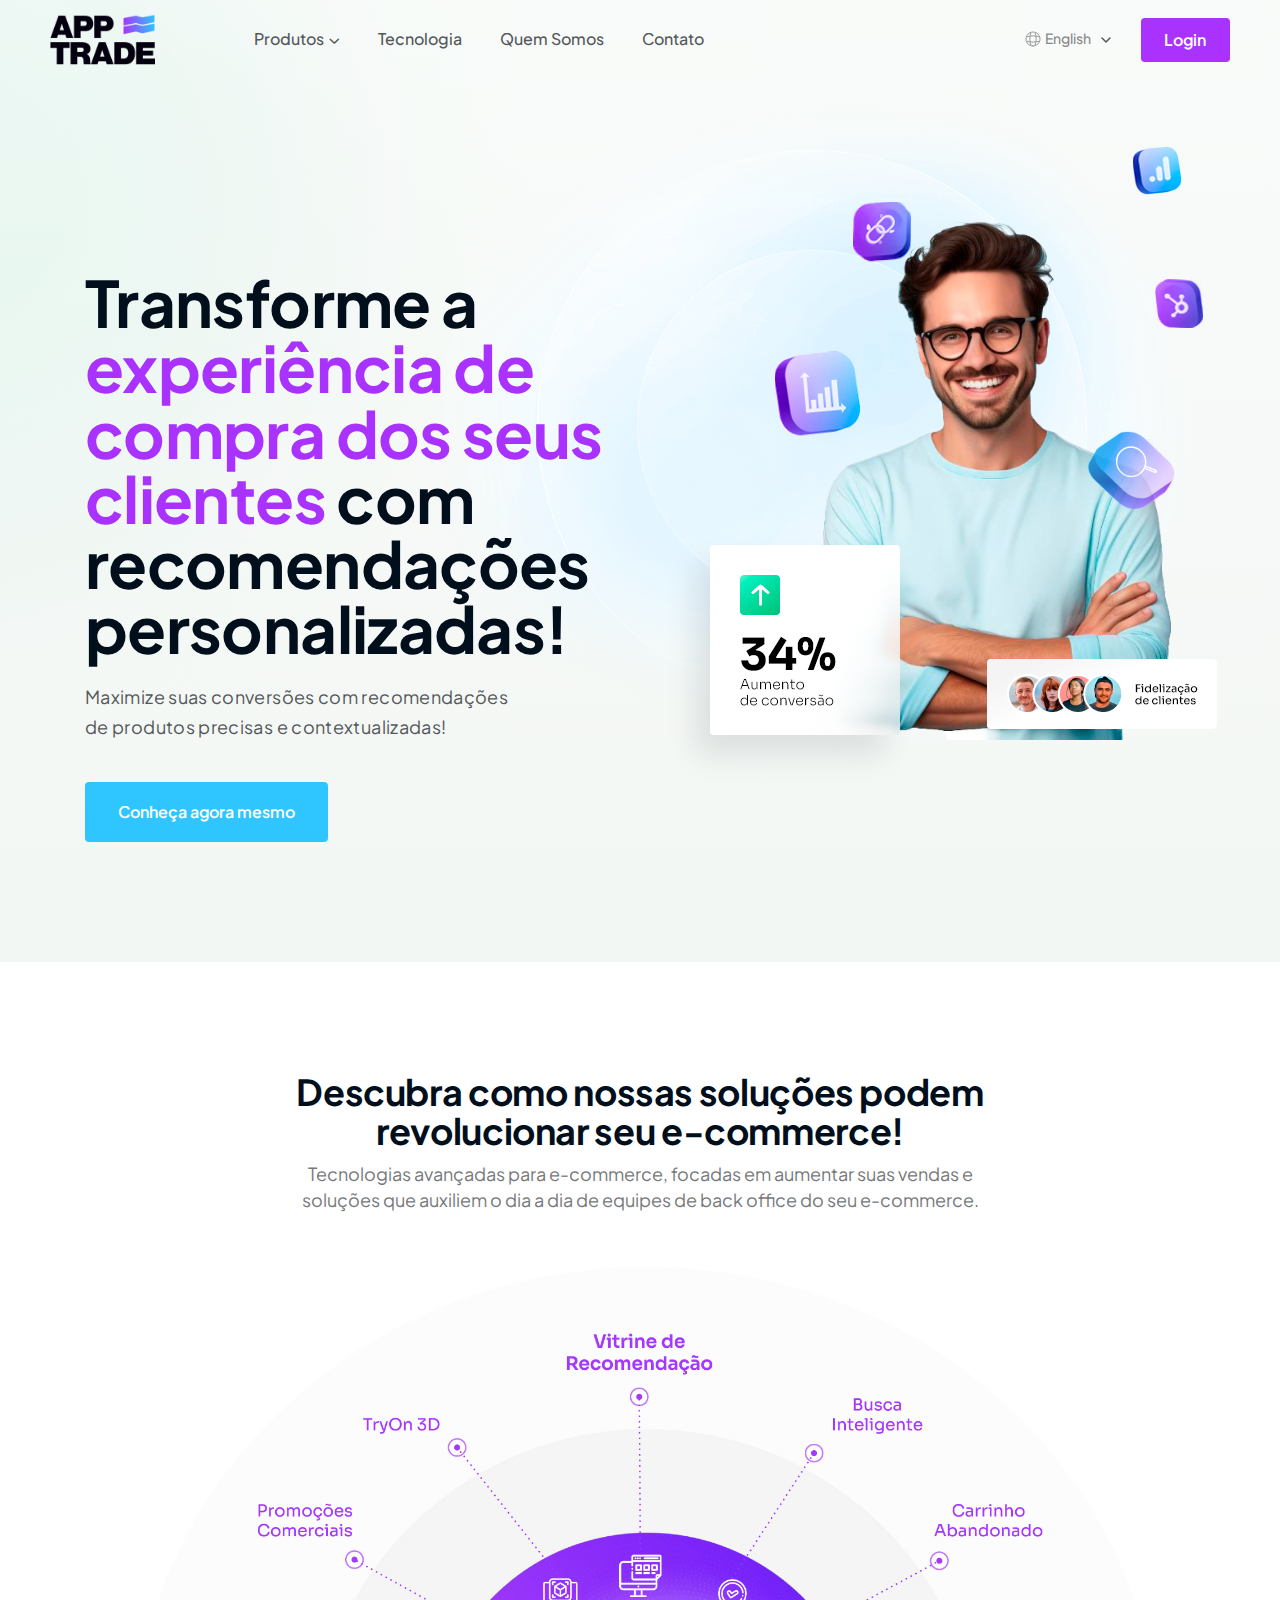
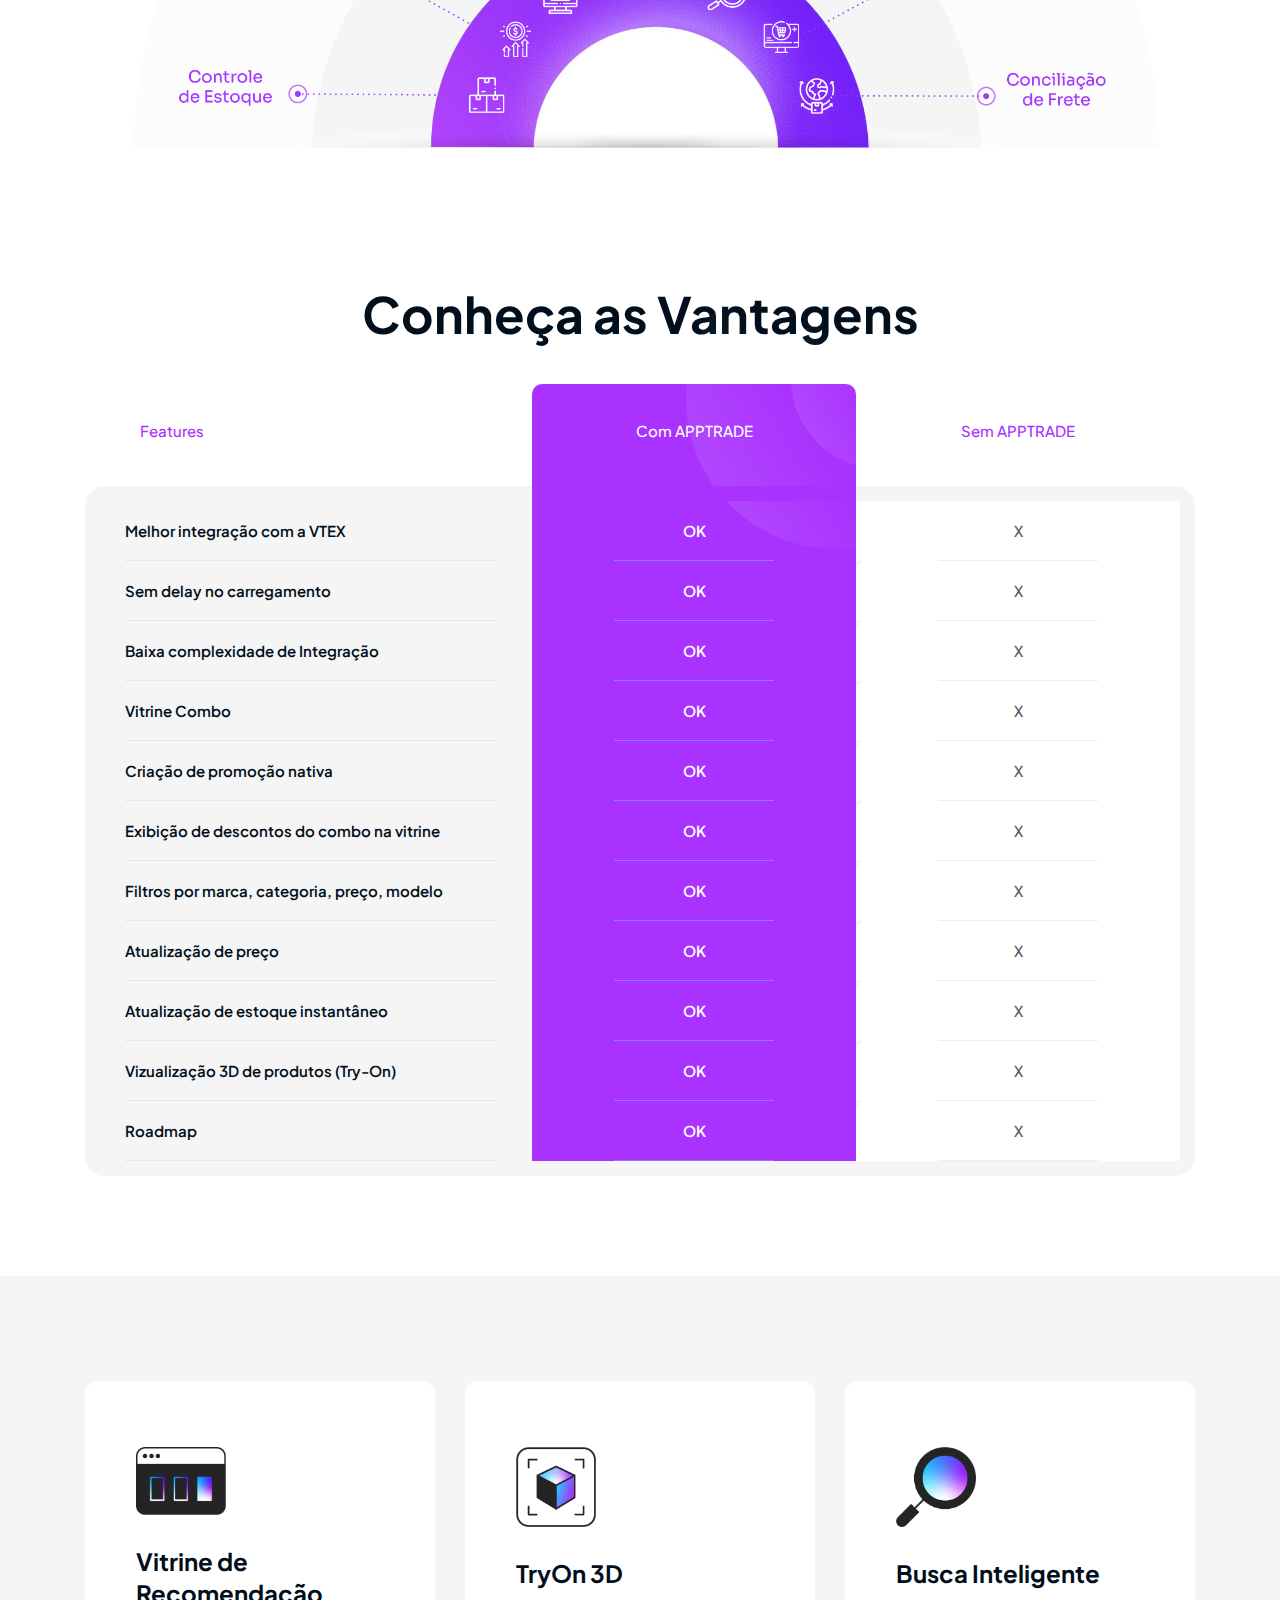
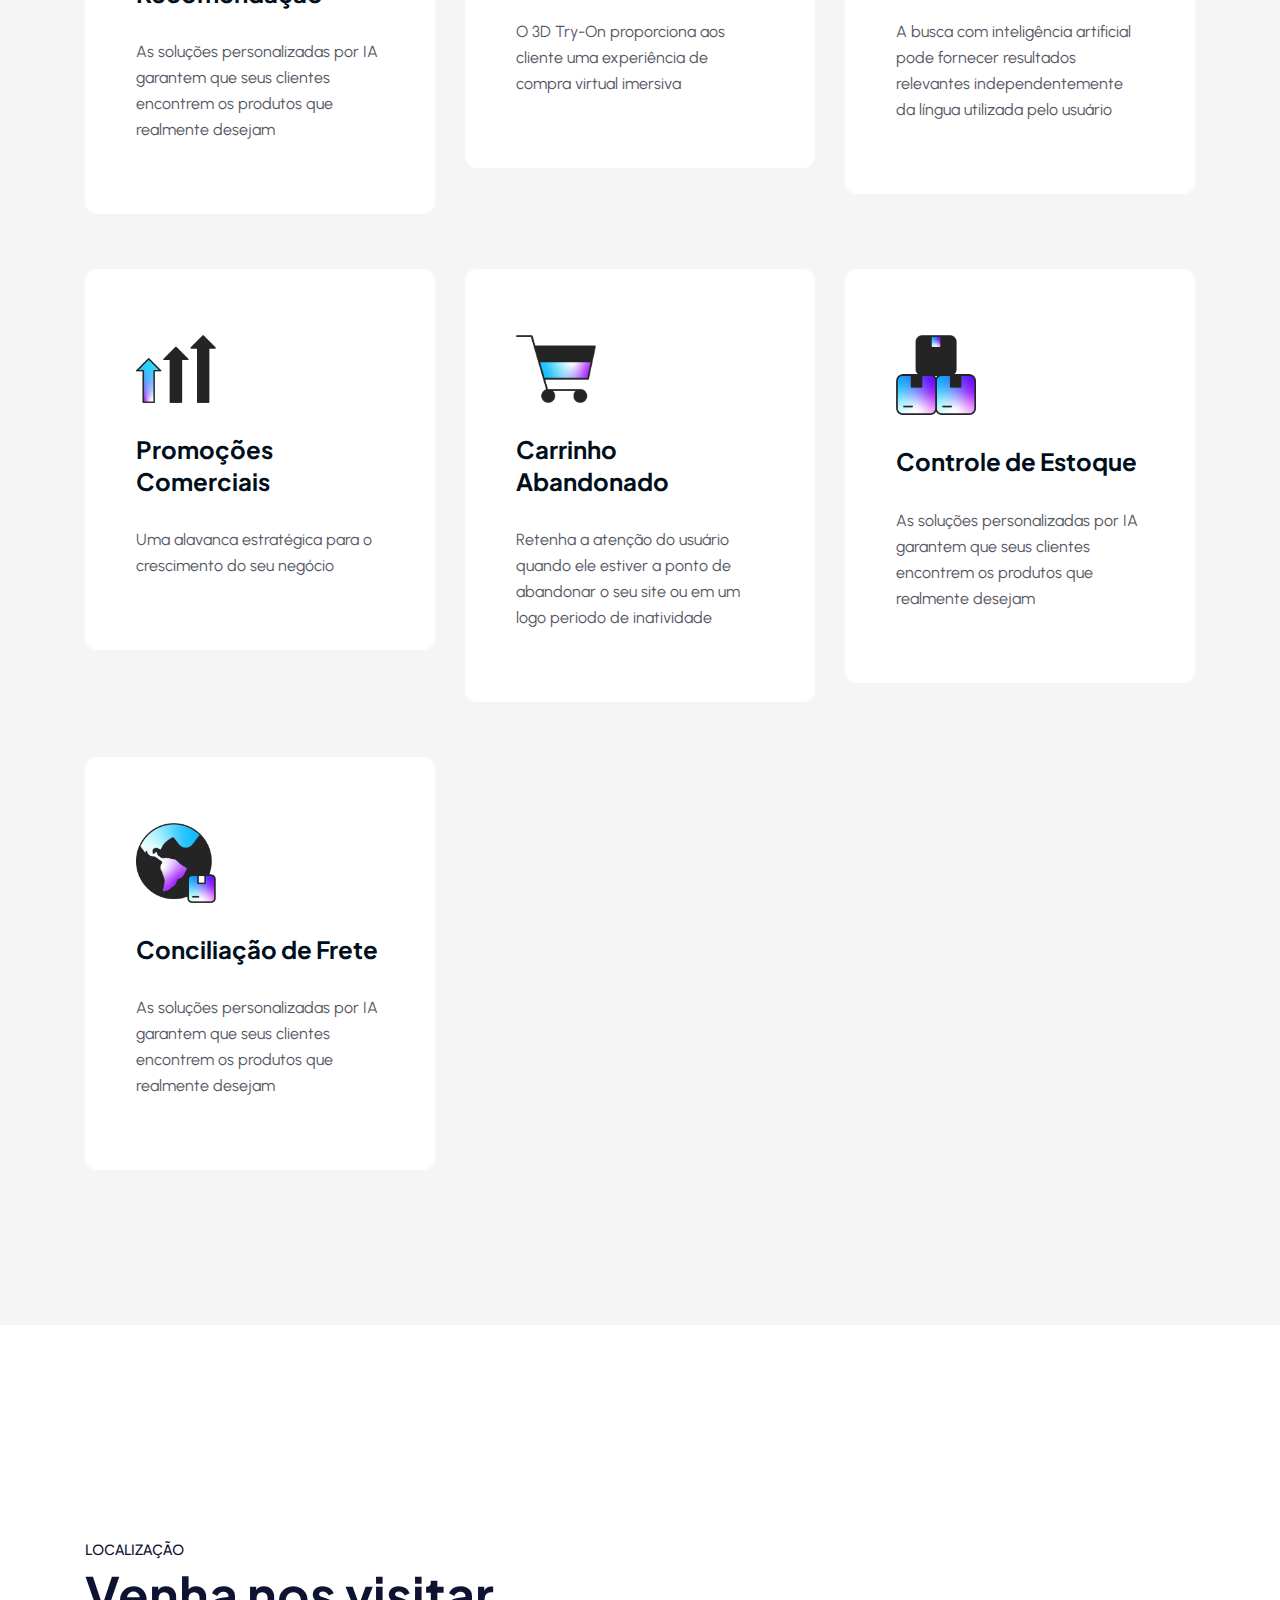
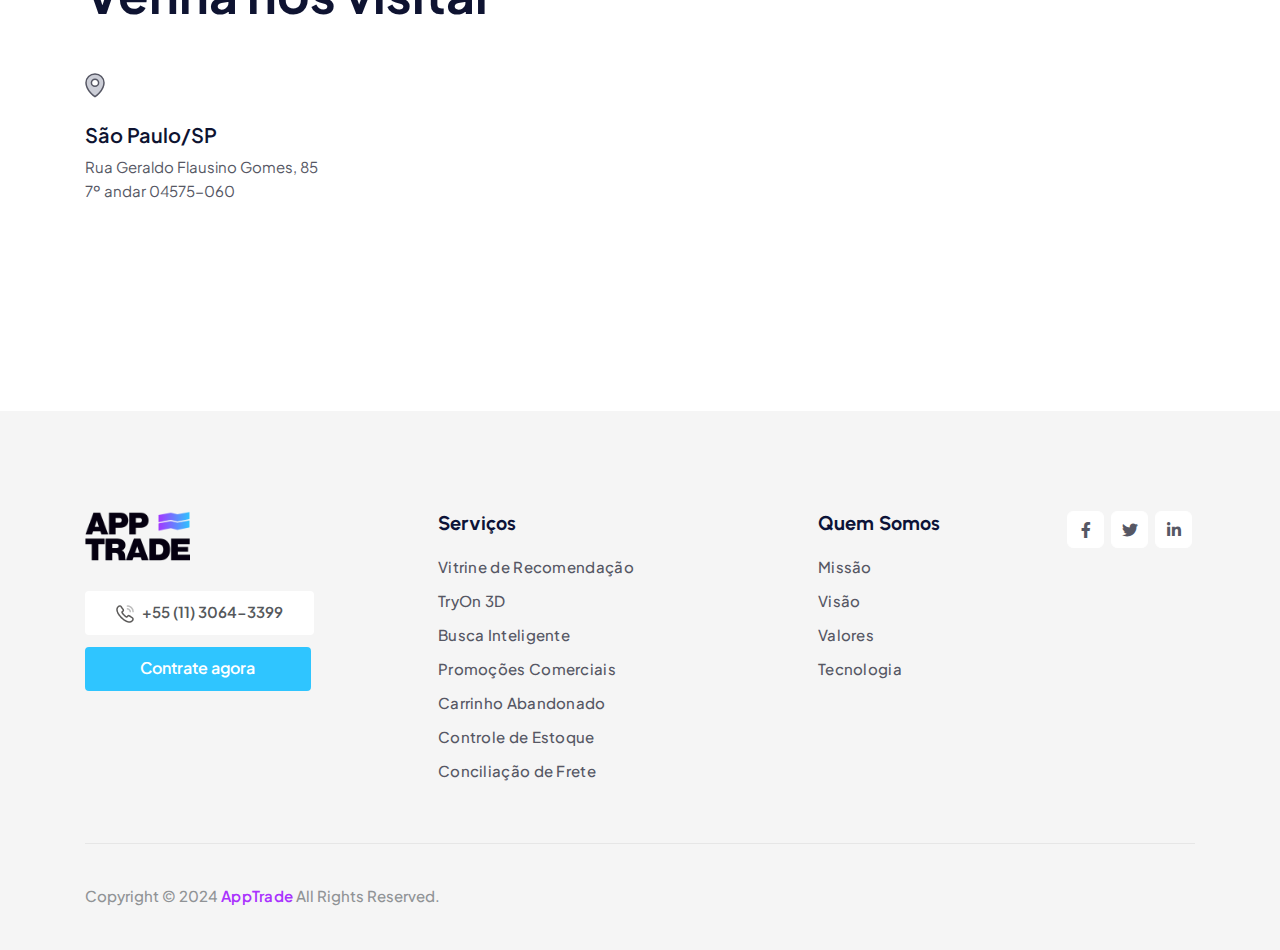
==== commit 15471d24: "nova página" ====
--- a/index.html
+++ b/index.html
@@ -86,7 +86,7 @@
                                              <h5 class="tp-menu-banner-title">Nossos produtos</h5>
                                              <ul>
                                                 <li>
-                                                   <a href="#">
+                                                   <a href="vitrine.html">
                                                       <span> <img src="assets/img/menu/icones_vitrine_m.png" alt="" width="40px"> </span>
                                                       Vitrine de Recomendação
                                                    </a>
@@ -401,7 +401,7 @@
       <!-- mandala-end -->
 
       <!-- pricing-area-start -->
-      <section class="pricing-area tp-price-parent tppricing-box-active pb-170 fix">
+      <section class="pricing-area tp-price-parent tppricing-box-active pb-100 fix">
          <div class="container">
             <div class="row">
                <div class="col-lg-12">
@@ -751,215 +751,7 @@
 
                               
                            </div>
-                           <!-- pricing-box-end -->
-                        </div>
-                        <div id="hourly-price" class="wrapper-full price-is-hide">
-                           <!-- priceing-top -->
-                           <div class="tppriceing-top">
-                              <div class="row gx-0">
-                                 <div class="price-custom-col-1">
-                                 </div>
-                                 <div class="price-custom-col-2">
-                                    <div class="row gx-0">
-                                       <div class="col-4">
-                                          <div class="tppricing-4-head text-center">
-                                             <span>Essential</span>
-                                             <h4 class="title">$46.00</h4>
-                                          </div>
-                                       </div>
-                                       <div class="col-4">
-                                          <div class="tppricing-4-head active text-center p-relative">
-                                             <div class="big-price-shape"></div>
-                                             <div class="sm-price-shape"></div>
-                                             <span>Pro</span>
-                                             <h4 class="title">$64.00</h4>
-                                          </div>
-                                       </div>
-                                       <div class="col-4">
-                                          <div class="tppricing-4-head text-center"> 
-                                             <span>Business</span>
-                                             <h4 class="title">$99.00</h4>
-                                          </div>
-                                       </div>
-                                    </div>
-                                 </div>
-                              </div>
-                           </div>
-                           <!-- priceing-top-end -->
-                           <!-- pricing-box -->
-                           <div class="pricing-box-4">
-                              <!-- pricing-item -->
-                              <div class="row gx-0">
-                                 <div class="price-custom-col-1">
-                                    <div class="tppricing-4-title">
-                                       <h4 class="title">keyword Research</h4>
-                                    </div>
-                                 </div>
-                                 <div class="price-custom-col-2">
-                                    <div class="row gx-0">
-                                       <div class="col-4">
-                                          <div class="tppricing-4-price tppricing-right text-center">
-                                             <p>50</p>
-                                          </div>
-                                       </div>
-                                       <div class="col-4">
-                                          <div class="tppricing-4-price active text-center">
-                                             <p>150</p>
-                                          </div>
-                                       </div>
-                                       <div class="col-4">
-                                          <div class="tppricing-4-price tppricing-left text-center">
-                                             <p>200</p>
-                                          </div>
-                                       </div>
-                                    </div>
-                                 </div>
-                              </div>
-                              <!-- pricing-item-end -->
-                              <!-- pricing-item -->
-                              <div class="row gx-0">
-                                 <div class="price-custom-col-1">
-                                    <div class="tppricing-4-title">
-                                       <h4 class="title">On-page and SERP analysis</h4>
-                                    </div>
-                                 </div>
-                                 <div class="price-custom-col-2">
-                                    <div class="row gx-0">
-                                       <div class="col-4">
-                                          <div class="tppricing-4-price text-center">
-                                             <p>08</p>
-                                          </div>
-                                       </div>
-                                       <div class="col-4">
-                                          <div class="tppricing-4-price active text-center">
-                                             <p>16</p>
-                                          </div>
-                                       </div>
-                                       <div class="col-4">
-                                          <div class="tppricing-4-price text-center">
-                                             <p>28</p>
-                                          </div>
-                                       </div>
-                                    </div>
-                                 </div>
-                              </div>
-                              <!-- pricing-item-end -->
-                              <!-- pricing-item -->
-                              <div class="row gx-0">
-                                 <div class="price-custom-col-1">
-                                    <div class="tppricing-4-title">
-                                       <h4 class="title">Tools for Agencies</h4>
-                                    </div>
-                                 </div>
-                                 <div class="price-custom-col-2">
-                                    <div class="row gx-0">
-                                       <div class="col-4">
-                                          <div class="tppricing-4-price text-center">
-                                             <p>Limited</p>
-                                          </div>
-                                       </div>
-                                       <div class="col-4">
-                                          <div class="tppricing-4-price active text-center">
-                                             <p>Unlimited</p>
-                                          </div>
-                                       </div>
-                                       <div class="col-4">
-                                          <div class="tppricing-4-price text-center">
-                                             <p>Limited</p>
-                                          </div>
-                                       </div>
-                                    </div>
-                                 </div>
-                              </div>
-                              <!-- pricing-item-end -->
-                              <!-- pricing-item -->
-                              <div class="row gx-0">
-                                 <div class="price-custom-col-1">
-                                    <div class="tppricing-4-title">
-                                       <h4 class="title">Сontent Marketing</h4>
-                                    </div>
-                                 </div>
-                                 <div class="price-custom-col-2">
-                                    <div class="row gx-0">
-                                       <div class="col-4">
-                                          <div class="tppricing-4-price text-center">
-                                             <p>15 articles</p>
-                                          </div>
-                                       </div>
-                                       <div class="col-4">
-                                          <div class="tppricing-4-price active text-center">
-                                             <p>45 articles</p>
-                                          </div>
-                                       </div>
-                                       <div class="col-4">
-                                          <div class="tppricing-4-price text-center">
-                                             <p>18 articles</p>
-                                          </div>
-                                       </div>
-                                    </div>
-                                 </div>
-                              </div>
-                              <!-- pricing-item-end -->
-                              <!-- pricing-item -->
-                              <div class="row gx-0">
-                                 <div class="price-custom-col-1">
-                                    <div class="tppricing-4-title">
-                                       <h4 class="title">Additional Features</h4>
-                                    </div>
-                                 </div>
-                                 <div class="price-custom-col-2">
-                                    <div class="row gx-0">
-                                       <div class="col-4">
-                                          <div class="tppricing-4-price text-center">
-                                             <p>4</p>
-                                          </div>
-                                       </div>
-                                       <div class="col-4">
-                                          <div class="tppricing-4-price active text-center">
-                                             <p>12</p>
-                                          </div>
-                                       </div>
-                                       <div class="col-4">
-                                          <div class="tppricing-4-price text-center">
-                                             <p>20</p>
-                                          </div>
-                                       </div>
-                                    </div>
-                                 </div>
-                              </div>
-                              <!-- pricing-item-end -->
-                              <!-- pricing-item -->
-                              <div class="row gx-0">
-                                 <div class="price-custom-col-1"></div>
-                                 <div class="price-custom-col-2">
-                                    <div class="row gx-0">
-                                       <div class="col-4">
-                                          <div class="tppricing-4-price tppricing-right tppricing-4-btn">
-                                             <p>
-                                                <a href="#">Join this Plan</a>
-                                             </p>
-                                          </div>
-                                       </div>
-                                       <div class="col-4">
-                                          <div class="tppricing-4-price active tppricing-4-btn">
-                                             <p>
-                                                <a href="#">Join this Plan</a>
-                                             </p>
-                                          </div>
-                                       </div>
-                                       <div class="col-4">
-                                          <div class="tppricing-4-price tppricing-right tppricing-4-btn">
-                                             <p>
-                                                <a href="#">Join this Plan</a>
-                                             </p>
-                                          </div>
-                                       </div>
-                                    </div>
-                                 </div>
-                              </div>
-                              <!-- pricing-item-end -->
-                           </div>
-                           <!-- pricing-box-end -->
+                           
                         </div>
                      </div>
                   </div>
@@ -1027,7 +819,8 @@
          <div class="container">
             <div class="row">
 
-               <div class="col-lg-4 col-md-6">
+               
+               <div class="col-lg-4 col-md-6"><a href="vitrine.html">
                   <div class="feature-5-item feature-5-item-2 mb-55">
                      <div class="mb-30">
                         <img src="assets/img/icones_vitrine.png" alt="" width="90px">
@@ -1041,7 +834,7 @@
                         </ul>
                     
                   </div>
-               </div>
+               </div></a>
 
 
                <div class="col-lg-4 col-md-6">
@@ -1522,7 +1315,7 @@
                      <h4 class="footer-widget-title mb-15">Serviços</h4>
                      <div class="footer-widget-link">
                         <ul>
-                           <li><a href="#">Vitrine de Recomendação</a></li>
+                           <li><a href="vitrine.html">Vitrine de Recomendação</a></li>
                            <li><a href="#">TryOn 3D</a></li>
                            <li><a href="#">Busca Inteligente</a></li>
                            <li><a href="#">Promoções Comerciais</a></li>
@@ -1540,10 +1333,10 @@
                      <h4 class="footer-widget-title mb-15">Quem Somos</h4>
                      <div class="footer-widget-link">
                         <ul>
-                           <li><a href="#">Missão</a></li>
-                           <li><a href="#">Visão</a></li>
-                           <li><a href="#">Valores</a></li>
-                           <li><a href="#">Tecnologia</a></li>
+                           <li><a href="about.html">Missão</a></li>
+                           <li><a href="about.html">Visão</a></li>
+                           <li><a href="about.html">Valores</a></li>
+                           <li><a href="tecnologia.html">Tecnologia</a></li>
                            
                         </ul>
                      </div>
--- a/assets/css/main.css
+++ b/assets/css/main.css
@@ -17263,14 +17263,15 @@
 }
 .feature-inner-icon span {
   display: inline-block;
-  height: 60px;
-  width: 60px;
-  line-height: 60px;
+  height: 40px;
+  width: 40px;
+  line-height: 40px;
   text-align: center;
   border-radius: 50%;
-  background: linear-gradient(156.17deg, rgba(66, 96, 255, 0.1) 7.4%, rgba(66, 96, 255, 0) 90.3%);
+  background: linear-gradient(156.17deg, rgba(18, 77, 100, 0.1) 7.4%, rgba(18, 77, 100, 0) 90.3%);
   margin-right: 20px;
   transform: translateY(4px);
+  color: #2FC5FF;
 }
 .feature-inner-title {
   font-family: var(--tp-ff-jakarta);
